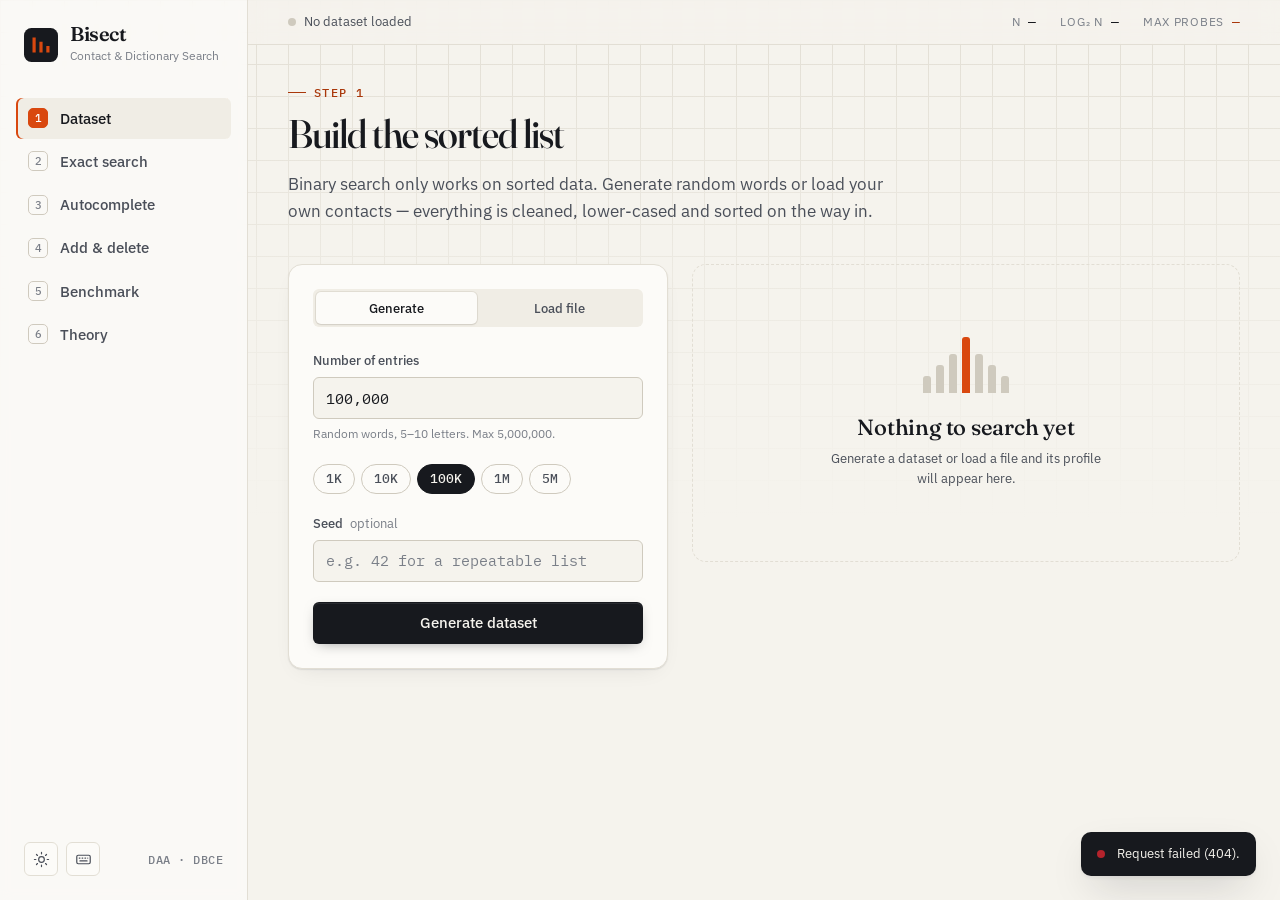
==== web/index.html @ 11803dad "web" ====
<!DOCTYPE html>
<html lang="en" data-theme="light">
<head>
  <meta charset="utf-8" />
  <meta name="viewport" content="width=device-width, initial-scale=1" />
  <title>Bisect — Smart Contact &amp; Dictionary Search</title>
  <meta name="description" content="Binary vs linear search, visualised. A DAA project." />
  <link rel="icon" href="data:image/svg+xml,%3Csvg xmlns='http://www.w3.org/2000/svg' viewBox='0 0 32 32'%3E%3Crect width='32' height='32' rx='7' fill='%2316181D'/%3E%3Cpath d='M8 23V9h3v14zM14.5 23V13h3v10zM21 23v-6h3v6z' fill='%23D9480F'/%3E%3C/svg%3E" />
  <link rel="preconnect" href="https://fonts.googleapis.com" />
  <link rel="preconnect" href="https://fonts.gstatic.com" crossorigin />
  <link href="https://fonts.googleapis.com/css2?family=Fraunces:opsz,wght@9..144,400;9..144,500;9..144,600&family=IBM+Plex+Mono:wght@400;500&family=IBM+Plex+Sans:wght@400;500;600&display=swap" rel="stylesheet" />
  <link rel="stylesheet" href="styles.css" />
</head>
<body>
  <a class="skip" href="#main">Skip to content</a>

  <div class="shell">
    <!-- ───────────── Sidebar ───────────── -->
    <aside class="rail" aria-label="Primary">
      <div class="brand">
        <svg class="brand-mark" viewBox="0 0 32 32" aria-hidden="true">
          <rect width="32" height="32" rx="7" />
          <path d="M8 23V9h3v14zM14.5 23V13h3v10zM21 23v-6h3v6z" />
        </svg>
        <div>
          <div class="brand-name">Bisect</div>
          <div class="brand-sub">Contact &amp; Dictionary Search</div>
        </div>
      </div>

      <nav class="nav" id="nav">
        <span class="nav-indicator" aria-hidden="true"></span>
        <a href="#/dataset"  data-view="dataset"  class="nav-link"><span class="nav-k">1</span>Dataset</a>
        <a href="#/search"   data-view="search"   class="nav-link"><span class="nav-k">2</span>Exact search</a>
        <a href="#/prefix"   data-view="prefix"   class="nav-link"><span class="nav-k">3</span>Autocomplete</a>
        <a href="#/edit"     data-view="edit"     class="nav-link"><span class="nav-k">4</span>Add &amp; delete</a>
        <a href="#/bench"    data-view="bench"    class="nav-link"><span class="nav-k">5</span>Benchmark</a>
        <a href="#/theory"   data-view="theory"   class="nav-link"><span class="nav-k">6</span>Theory</a>
      </nav>

      <div class="rail-foot">
        <button class="icon-btn" id="themeToggle" type="button" data-tip="Toggle theme (T)" aria-label="Toggle dark mode">
          <svg viewBox="0 0 24 24" class="i-sun" aria-hidden="true"><circle cx="12" cy="12" r="4"/><path d="M12 2v2M12 20v2M4.9 4.9l1.4 1.4M17.7 17.7l1.4 1.4M2 12h2M20 12h2M4.9 19.1l1.4-1.4M17.7 6.3l1.4-1.4"/></svg>
          <svg viewBox="0 0 24 24" class="i-moon" aria-hidden="true"><path d="M20 14.5A8 8 0 1 1 9.5 4a6.5 6.5 0 0 0 10.5 10.5z"/></svg>
        </button>
        <button class="icon-btn" id="helpBtn" type="button" data-tip="Keyboard shortcuts (?)" aria-label="Keyboard shortcuts">
          <svg viewBox="0 0 24 24" aria-hidden="true"><rect x="2.5" y="6" width="19" height="12" rx="2"/><path d="M6 10h1M10 10h1M14 10h1M18 10h0M7 14h10"/></svg>
        </button>
        <span class="rail-note">DAA · DBCE</span>
      </div>
    </aside>

    <!-- ───────────── Main ───────────── -->
    <div class="main-col">
      <header class="statusbar" id="statusbar" aria-live="polite">
        <div class="sb-item sb-source">
          <span class="dot" id="sbDot"></span>
          <span id="sbLabel">No dataset loaded</span>
        </div>
        <div class="sb-metrics">
          <div class="sb-item" data-tip="Number of entries in the sorted list"><span class="sb-k">n</span><span class="sb-v mono" id="sbN">—</span></div>
          <div class="sb-item" data-tip="log₂(n): the height of the binary-search decision tree"><span class="sb-k">log₂ n</span><span class="sb-v mono" id="sbLog">—</span></div>
          <div class="sb-item" data-tip="Worst-case comparisons for binary search: ⌊log₂ n⌋ + 1"><span class="sb-k">max probes</span><span class="sb-v mono accent-ink" id="sbMax">—</span></div>
        </div>
      </header>

      <main id="main" tabindex="-1">

        <!-- ═════════ DATASET ═════════ -->
        <section class="view" data-view="dataset" aria-labelledby="h-dataset">
          <header class="view-head">
            <p class="eyebrow">Step 1</p>
            <h1 id="h-dataset">Build the sorted list</h1>
            <p class="lede">Binary search only works on sorted data. Generate random words or load your own contacts — everything is cleaned, lower-cased and sorted on the way in.</p>
          </header>

          <div class="split">
            <div class="panel">
              <div class="seg" role="tablist" aria-label="Data source">
                <button role="tab" class="seg-btn is-on" aria-selected="true" data-src="gen" id="tab-gen" aria-controls="genForm">Generate</button>
                <button role="tab" class="seg-btn" aria-selected="false" data-src="file" id="tab-file" aria-controls="filePane">Load file</button>
              </div>

              <form id="genForm" class="src-pane" data-pane="gen" role="tabpanel" aria-labelledby="tab-gen" novalidate>
                <label class="field">
                  <span class="field-l">Number of entries</span>
                  <input id="genN" class="input mono" inputmode="numeric" autocomplete="off" value="100,000" aria-describedby="genHint" />
                  <span class="field-h" id="genHint">Random words, 5–10 letters. Max 5,000,000.</span>
                </label>
                <div class="chips" role="group" aria-label="Presets">
                  <button type="button" class="chip" data-n="1000">1K</button>
                  <button type="button" class="chip" data-n="10000">10K</button>
                  <button type="button" class="chip is-on" data-n="100000">100K</button>
                  <button type="button" class="chip" data-n="1000000">1M</button>
                  <button type="button" class="chip" data-n="5000000" data-tip="Takes ~10 s and ~500 MB RAM">5M</button>
                </div>
                <label class="field">
                  <span class="field-l">Seed <em>optional</em></span>
                  <input id="genSeed" class="input mono" inputmode="numeric" placeholder="e.g. 42 for a repeatable list" autocomplete="off" />
                </label>
                <button class="btn btn-primary" type="submit" id="genBtn">
                  <span class="btn-label">Generate dataset</span>
                  <span class="spinner" aria-hidden="true"></span>
                </button>
              </form>

              <div class="src-pane" id="filePane" data-pane="file" hidden role="tabpanel" aria-labelledby="tab-file">
                <label class="drop" id="drop" tabindex="0">
                  <input type="file" id="fileInput" accept=".txt,.csv,text/plain" hidden />
                  <svg viewBox="0 0 24 24" aria-hidden="true"><path d="M12 15V4M7.5 8.5 12 4l4.5 4.5M4 15v3.5A1.5 1.5 0 0 0 5.5 20h13a1.5 1.5 0 0 0 1.5-1.5V15"/></svg>
                  <span class="drop-t">Drop a .txt file or <u>browse</u></span>
                  <span class="drop-h">One name or word per line. Blank lines are dropped.</span>
                </label>
                <div class="file-status" id="fileStatus" hidden></div>
              </div>
            </div>

            <div class="panel panel-quiet" id="profile">
              <div class="empty" id="profileEmpty">
                <div class="empty-art" aria-hidden="true">
                  <span></span><span></span><span></span><span></span><span></span><span></span><span></span>
                </div>
                <h3>Nothing to search yet</h3>
                <p>Generate a dataset or load a file and its profile will appear here.</p>
              </div>

              <div id="profileBody" hidden>
                <div class="kv-grid">
                  <div class="kv"><span class="kv-k">Entries</span><span class="kv-v mono" id="pfN"></span></div>
                  <div class="kv"><span class="kv-k">Avg length</span><span class="kv-v mono" id="pfLen"></span></div>
                  <div class="kv"><span class="kv-k">First</span><span class="kv-v mono trunc" id="pfFirst"></span></div>
                  <div class="kv"><span class="kv-k">Last</span><span class="kv-v mono trunc" id="pfLast"></span></div>
                </div>

                <div class="subhead">
                  <h3>First-letter distribution</h3>
                  <span class="muted small">entries per initial letter</span>
                </div>
                <div class="letters" id="letters" role="img" aria-label="Distribution of first letters"></div>

                <div class="subhead">
                  <h3>Browse</h3>
                  <form id="browseForm" class="inline-form" role="search">
                    <input id="browseQ" class="input input-sm mono" placeholder="Jump to…" aria-label="Jump to word" autocomplete="off" />
                  </form>
                </div>
                <ol class="rows mono" id="browseRows" aria-live="polite"></ol>
                <div class="pager">
                  <button class="btn btn-ghost btn-sm" id="pgPrev" type="button" aria-label="Previous page">← Prev</button>
                  <span class="muted small mono" id="pgInfo"></span>
                  <button class="btn btn-ghost btn-sm" id="pgNext" type="button" aria-label="Next page">Next →</button>
                </div>
              </div>
            </div>
          </div>
        </section>

        <!-- ═════════ SEARCH ═════════ -->
        <section class="view" data-view="search" aria-labelledby="h-search" hidden>
          <header class="view-head">
            <p class="eyebrow">Step 2</p>
            <h1 id="h-search">Exact search, head to head</h1>
            <p class="lede">Each query runs through iterative and recursive binary search, exponential search, jump search and a linear scan — on the same list, counting every comparison.</p>
          </header>

          <form id="searchForm" class="bigsearch" role="search" novalidate>
            <svg viewBox="0 0 24 24" aria-hidden="true"><circle cx="11" cy="11" r="6.5"/><path d="m20 20-4.2-4.2"/></svg>
            <input id="searchQ" class="bigsearch-input" placeholder="Search a word or name…" autocomplete="off" spellcheck="false" aria-label="Word or name to search" />
            <button type="button" class="btn btn-ghost btn-sm" id="randomKey" data-tip="Pick a word that exists in the list">Random hit</button>
            <button type="submit" class="btn btn-primary" id="searchBtn"><span class="btn-label">Search</span><span class="spinner" aria-hidden="true"></span></button>
          </form>
          <p class="needs-data" data-needs-data hidden>No dataset yet — <a href="#/dataset">generate one first</a>.</p>

          <div id="searchOut" class="results" aria-live="polite"></div>
        </section>

        <!-- ═════════ PREFIX ═════════ -->
        <section class="view" data-view="prefix" aria-labelledby="h-prefix" hidden>
          <header class="view-head">
            <p class="eyebrow">Step 3</p>
            <h1 id="h-prefix">Autocomplete in O(log n + k)</h1>
            <p class="lede">Lower-bound finds where the prefix would start, then we walk forward while words still match. Results update as you type.</p>
          </header>

          <div class="ac-wrap">
            <div class="bigsearch">
              <svg viewBox="0 0 24 24" aria-hidden="true"><path d="M4 7h16M4 12h10M4 17h6"/></svg>
              <input id="prefixQ" class="bigsearch-input" placeholder="Start typing a prefix…" autocomplete="off" spellcheck="false"
                     role="combobox" aria-expanded="false" aria-controls="acList" aria-autocomplete="list" aria-label="Prefix" />
              <kbd class="kbd-hint">↑↓ ↵</kbd>
            </div>
            <p class="needs-data" data-needs-data hidden>No dataset yet — <a href="#/dataset">generate one first</a>.</p>

            <div class="ac-grid">
              <div class="panel ac-panel">
                <div class="ac-head">
                  <span id="acCount" class="muted small">Type at least one letter.</span>
                </div>
                <ul class="ac-list mono" id="acList" role="listbox" aria-label="Matches"></ul>
              </div>
              <div class="panel panel-quiet ac-side">
                <h3 class="side-h">Cost of this lookup</h3>
                <div class="cost">
                  <div class="cost-row"><span>Lower-bound probes</span><b class="mono" id="acLb">—</b></div>
                  <div class="cost-bar"><span id="acLbBar" class="fill-binary"></span><span id="acWalkBar" class="fill-walk"></span></div>
                  <div class="cost-row"><span>Forward walk (k)</span><b class="mono" id="acWalk">—</b></div>
                  <div class="cost-row cost-total"><span>Total comparisons</span><b class="mono" id="acTotal">—</b></div>
                  <div class="cost-row"><span>Starts at index</span><b class="mono" id="acStart">—</b></div>
                  <div class="cost-row"><span>Wall time</span><b class="mono" id="acMs">—</b></div>
                </div>
                <p class="muted small">A linear prefix scan would touch all <b class="mono" id="acN">n</b> entries every time.</p>
              </div>
            </div>
          </div>
        </section>

        <!-- ═════════ EDIT ═════════ -->
        <section class="view" data-view="edit" aria-labelledby="h-edit" hidden>
          <header class="view-head">
            <p class="eyebrow">Step 4</p>
            <h1 id="h-edit">Add &amp; delete, without breaking order</h1>
            <p class="lede">Inserts use <code>bisect.insort</code> to land in the right slot; deletes find their target with binary search first.</p>
          </header>

          <div class="split split-even">
            <form class="panel" id="addForm" novalidate>
              <h3 class="side-h">Add an entry</h3>
              <label class="field">
                <span class="field-l">Word or name</span>
                <input id="addQ" class="input mono" autocomplete="off" placeholder="e.g. karen" />
              </label>
              <button class="btn btn-primary" type="submit" id="addBtn"><span class="btn-label">Insert in order</span><span class="spinner" aria-hidden="true"></span></button>
            </form>

            <form class="panel" id="delForm" novalidate>
              <h3 class="side-h">Delete an entry</h3>
              <label class="field">
                <span class="field-l">Word or name</span>
                <input id="delQ" class="input mono" autocomplete="off" placeholder="exact match" />
              </label>
              <button class="btn btn-danger" type="submit" id="delBtn" data-needs-data-btn><span class="btn-label">Find &amp; delete</span><span class="spinner" aria-hidden="true"></span></button>
            </form>
          </div>

          <div class="panel panel-quiet" id="editOut">
            <div class="empty empty-sm">
              <h3>No changes yet</h3>
              <p>Insert or delete an entry to see exactly where it lands in the list.</p>
            </div>
          </div>

          <div class="log-wrap">
            <h3 class="side-h">Session log</h3>
            <ol class="log mono" id="editLog"><li class="muted">—</li></ol>
          </div>
        </section>

        <!-- ═════════ BENCHMARK ═════════ -->
        <section class="view" data-view="bench" aria-labelledby="h-bench" hidden>
          <header class="view-head">
            <p class="eyebrow">Step 5</p>
            <h1 id="h-bench">Watch the curves diverge</h1>
            <p class="lede">For each size we generate a fresh list (seed 42) and search its <em>last</em> element — linear search's worst case. Sizes run one at a time so you can watch the chart fill in.</p>
          </header>

          <div class="toolbar">
            <div class="chips" role="group" aria-label="Benchmark sizes" id="benchSizes">
              <button type="button" class="chip is-on" data-n="1000"    aria-pressed="true">1K</button>
              <button type="button" class="chip is-on" data-n="10000"   aria-pressed="true">10K</button>
              <button type="button" class="chip is-on" data-n="100000"  aria-pressed="true">100K</button>
              <button type="button" class="chip is-on" data-n="1000000" aria-pressed="true">1M</button>
              <button type="button" class="chip" data-n="2000000"  aria-pressed="false">2M</button>
              <button type="button" class="chip" data-n="5000000"  aria-pressed="false" data-tip="Slow: ~15 s">5M</button>
            </div>
            <div class="seg seg-sm" role="tablist" aria-label="Metric" id="metricSeg">
              <button role="tab" class="seg-btn is-on" aria-selected="true" data-metric="steps">Comparisons</button>
              <button role="tab" class="seg-btn" aria-selected="false" data-metric="time">Time (ms)</button>
            </div>
            <button class="btn btn-primary" id="benchBtn" type="button"><span class="btn-label">Run benchmark</span><span class="spinner" aria-hidden="true"></span></button>
          </div>

          <div class="progress" id="benchProgress" hidden><span></span></div>

          <div class="panel chart-panel">
            <div class="legend" id="legend">
              <span class="lg"><i class="sw sw-binary"></i>Binary · O(log n)</span>
              <span class="lg"><i class="sw sw-exp"></i>Exponential · O(log n)</span>
              <span class="lg"><i class="sw sw-jump"></i>Jump · O(√n)</span>
              <span class="lg"><i class="sw sw-linear"></i>Linear · O(n)</span>
              <span class="muted small lg-note">log–log scale</span>
            </div>
            <div class="chart" id="chart" role="img" aria-label="Benchmark chart">
              <div class="empty empty-sm" id="chartEmpty">
                <h3>No runs yet</h3>
                <p>Pick sizes and press <b>Run benchmark</b>.</p>
              </div>
            </div>
          </div>

          <div class="table-wrap">
            <table class="table mono" id="benchTable">
              <thead>
                <tr><th>n</th><th>Linear steps</th><th>Jump steps</th><th>Exp steps</th><th>Binary steps</th><th>log₂ n</th><th>Linear ms</th><th>Jump ms</th><th>Binary ms</th><th>Linear ÷ binary</th></tr>
              </thead>
              <tbody><tr class="t-empty"><td colspan="10">Results will appear here.</td></tr></tbody>
            </table>
          </div>
        </section>

        <!-- ═════════ THEORY ═════════ -->
        <section class="view" data-view="theory" aria-labelledby="h-theory" hidden>
          <header class="view-head">
            <p class="eyebrow">Step 6</p>
            <h1 id="h-theory">Why it's Θ(log n)</h1>
            <p class="lede">Each probe discards half of what's left. The Master Method turns that intuition into a proof.</p>
          </header>

          <div class="theory">
            <article class="proof">
              <ol class="proof-steps">
                <li>
                  <span class="ps-n">01</span>
                  <div>
                    <h3>Write the recurrence</h3>
                    <p>One comparison, then recurse on half the array.</p>
                    <div class="formula">T(n) = <b>1</b>·T(n / <b>2</b>) + Θ(1)</div>
                  </div>
                </li>
                <li>
                  <span class="ps-n">02</span>
                  <div>
                    <h3>Read off a, b, f(n)</h3>
                    <div class="abf">
                      <div><span class="muted">a</span><b>1</b><small>subproblem</small></div>
                      <div><span class="muted">b</span><b>2</b><small>size shrinks by</small></div>
                      <div><span class="muted">f(n)</span><b>Θ(1)</b><small>work per call</small></div>
                    </div>
                  </div>
                </li>
                <li>
                  <span class="ps-n">03</span>
                  <div>
                    <h3>Compare f(n) with n<sup>log<sub>b</sub> a</sup></h3>
                    <div class="formula">n<sup>log₂ 1</sup> = n<sup>0</sup> = 1 &nbsp;⇒&nbsp; f(n) = Θ(n<sup>log<sub>b</sub>a</sup>)</div>
                  </div>
                </li>
                <li>
                  <span class="ps-n">04</span>
                  <div>
                    <h3>Case 2 applies</h3>
                    <div class="formula formula-final">T(n) = Θ(n<sup>log<sub>b</sub>a</sup> · log n) = <b>Θ(log n)</b></div>
                  </div>
                </li>
              </ol>
            </article>

            <aside class="panel halving">
              <h3 class="side-h">Halve it yourself</h3>
              <label class="field">
                <span class="field-l">n = <b class="mono" id="hvN">1,000,000</b></span>
                <input type="range" id="hvRange" min="1" max="9" step="0.01" value="6" aria-label="n (log scale)" />
              </label>
              <ol class="halves mono" id="halves"></ol>
              <p class="halving-sum">At most <b class="mono accent-ink" id="hvSteps"></b> probes to search <b class="mono" id="hvN2"></b> entries.</p>
            </aside>
          </div>

          <div class="table-wrap">
            <table class="table">
              <thead><tr><th>Algorithm</th><th>Best</th><th>Average</th><th>Worst</th><th>Space</th></tr></thead>
              <tbody>
                <tr><td><span class="sw sw-binary"></span> Binary (iterative)</td><td class="mono">O(1)</td><td class="mono">O(log n)</td><td class="mono">O(log n)</td><td class="mono">O(1)</td></tr>
                <tr><td><span class="sw sw-binary"></span> Binary (recursive)</td><td class="mono">O(1)</td><td class="mono">O(log n)</td><td class="mono">O(log n)</td><td class="mono">O(log n) stack</td></tr>
                <tr><td><span class="sw sw-exp"></span> Exponential</td><td class="mono">O(1)</td><td class="mono">O(log i)</td><td class="mono">O(log n)</td><td class="mono">O(1)</td></tr>
                <tr><td><span class="sw sw-jump"></span> Jump (block √n)</td><td class="mono">O(1)</td><td class="mono">O(√n)</td><td class="mono">O(√n)</td><td class="mono">O(1)</td></tr>
                <tr><td><span class="sw sw-linear"></span> Linear</td><td class="mono">O(1)</td><td class="mono">O(n)</td><td class="mono">O(n)</td><td class="mono">O(1)</td></tr>
                <tr><td><span class="sw sw-walk"></span> Prefix (lower-bound + walk)</td><td class="mono" colspan="3">O(log n + k), k = matches</td><td class="mono">O(1)</td></tr>
              </tbody>
            </table>
          </div>
        </section>
      </main>
    </div>
  </div>

  <!-- Mobile tab bar -->
  <nav class="tabbar" aria-label="Primary (mobile)">
    <a href="#/dataset" data-view="dataset">Data</a>
    <a href="#/search" data-view="search">Search</a>
    <a href="#/prefix" data-view="prefix">Prefix</a>
    <a href="#/edit" data-view="edit">Edit</a>
    <a href="#/bench" data-view="bench">Bench</a>
    <a href="#/theory" data-view="theory">Theory</a>
  </nav>

  <div class="toasts" id="toasts" role="status" aria-live="polite"></div>
  <div class="tip" id="tip" role="tooltip" hidden></div>

  <dialog class="dialog" id="helpDialog" aria-labelledby="helpTitle">
    <h2 id="helpTitle">Keyboard shortcuts</h2>
    <dl class="shortcuts">
      <dt><kbd>1</kbd>–<kbd>6</kbd></dt><dd>Switch screen</dd>
      <dt><kbd>/</kbd></dt><dd>Focus the search box</dd>
      <dt><kbd>R</kbd></dt><dd>Search a random existing word</dd>
      <dt><kbd>T</kbd></dt><dd>Toggle light / dark</dd>
      <dt><kbd>↑</kbd> <kbd>↓</kbd> <kbd>↵</kbd></dt><dd>Pick an autocomplete match</dd>
      <dt><kbd>Esc</kbd></dt><dd>Close / leave a field</dd>
    </dl>
    <form method="dialog"><button class="btn btn-primary btn-sm">Got it</button></form>
  </dialog>

  <script src="app.js" defer></script>
</body>
</html>
---- web/styles.css ----
/* ==========================================================================
   Bisect — design tokens
   "Lab instrument": warm paper, deep ink, one signal colour.
   Binary = vermilion (the fast path). Linear = steel blue.
   Both validated for colour-vision deficiency in light and dark.
   ========================================================================== */
:root {
  /* type */
  --f-display: "Fraunces", "Iowan Old Style", "Palatino Linotype", Georgia, serif;
  --f-body: "IBM Plex Sans", "Segoe UI", system-ui, -apple-system, sans-serif;
  --f-mono: "IBM Plex Mono", ui-monospace, "Cascadia Mono", Consolas, monospace;

  /* type scale (1.25) */
  --t-xs: 0.75rem; --t-sm: 0.8125rem; --t-base: 0.9375rem; --t-md: 1.0625rem;
  --t-lg: 1.375rem; --t-xl: 1.875rem; --t-2xl: 2.5rem;

  /* spacing (4px base) */
  --s1: 4px; --s2: 8px; --s3: 12px; --s4: 16px; --s5: 20px; --s6: 24px;
  --s8: 32px; --s10: 40px; --s12: 48px; --s16: 64px;

  --r-sm: 6px; --r: 10px; --r-lg: 14px;
  --rail-w: 248px;
  --ease: cubic-bezier(.2, .7, .2, 1);
  --ease-out: cubic-bezier(.16, 1, .3, 1);
  --dur: 180ms;

  /* light palette */
  --paper: #F5F3ED;
  --surface: #FCFBF8;
  --surface-2: #F0EDE5;
  --ink: #17191E;
  --ink-2: #4A4F59;
  --ink-3: #7A7F88;
  --rule: #E2DED4;
  --rule-strong: #CFCAbe;
  --binary: #D9480F;
  --binary-soft: #FBE6DC;
  --binary-ink: #A9370A;
  --linear: #2F6FA3;
  --linear-soft: #E1ECF5;
  --walk: #B98A2C;
  --jump: #2E8B6E;
  --exp: #8A5BB5;
  --ok: #2F7D4F; --ok-soft: #E2F1E7;
  --bad: #B4232C; --bad-soft: #F8E1E2;
  --focus: #D9480F;
  --shadow: 0 1px 0 rgba(23,25,30,.04), 0 1px 2px rgba(23,25,30,.05), 0 8px 24px -12px rgba(23,25,30,.12);
  --shadow-pop: 0 2px 4px rgba(23,25,30,.06), 0 16px 40px -12px rgba(23,25,30,.25);
  color-scheme: light;
}

[data-theme="dark"] {
  --paper: #0F1114;
  --surface: #15171B;
  --surface-2: #1B1E23;
  --ink: #ECEAE4;
  --ink-2: #A9ADB4;
  --ink-3: #737881;
  --rule: #262A31;
  --rule-strong: #343942;
  --binary: #E85A22;
  --binary-soft: #3A1E12;
  --binary-ink: #FF8A5C;
  --linear: #4A90D0;
  --linear-soft: #142638;
  --walk: #CFA040;
  --jump: #4CB592;
  --exp: #A982D6;
  --ok: #4CB27A; --ok-soft: #13291D;
  --bad: #E5545C; --bad-soft: #351417;
  --focus: #FF8A5C;
  --shadow: 0 1px 0 rgba(0,0,0,.3), 0 10px 30px -14px rgba(0,0,0,.6);
  --shadow-pop: 0 20px 50px -12px rgba(0,0,0,.7);
  color-scheme: dark;
}

/* ==========================================================================
   Base
   ========================================================================== */
*, *::before, *::after { box-sizing: border-box; }
html { -webkit-text-size-adjust: 100%; }
body {
  margin: 0;
  font: 400 var(--t-base)/1.55 var(--f-body);
  color: var(--ink);
  background: var(--paper);
  /* faint engineering grid, fades out toward the bottom */
  background-image:
    linear-gradient(to bottom, transparent, var(--paper) 520px),
    linear-gradient(var(--rule) 1px, transparent 1px),
    linear-gradient(90deg, var(--rule) 1px, transparent 1px);
  background-size: 100% 100%, 32px 32px, 32px 32px;
  background-attachment: fixed;
  -webkit-font-smoothing: antialiased;
  text-rendering: optimizeLegibility;
  transition: background-color .3s var(--ease), color .3s var(--ease);
}
h1, h2, h3 { margin: 0; font-weight: 500; letter-spacing: -0.01em; }
p { margin: 0; }
a { color: inherit; }
code { font-family: var(--f-mono); font-size: .9em; background: var(--surface-2); padding: 1px 6px; border-radius: 4px; }
kbd {
  font: 500 var(--t-xs) var(--f-mono);
  padding: 2px 6px; border-radius: 5px;
  border: 1px solid var(--rule-strong); border-bottom-width: 2px;
  background: var(--surface); color: var(--ink-2);
}
.mono { font-family: var(--f-mono); font-feature-settings: "zero" 1; }
.muted { color: var(--ink-3); }
.small { font-size: var(--t-sm); }
.accent-ink { color: var(--binary-ink); }
.trunc { overflow: hidden; text-overflow: ellipsis; white-space: nowrap; }
[hidden] { display: none !important; }
::selection { background: var(--binary-soft); color: var(--ink); }

:focus-visible { outline: 2px solid var(--focus); outline-offset: 2px; border-radius: 4px; }
.skip { position: absolute; left: -999px; top: 8px; z-index: 100; background: var(--ink); color: var(--paper); padding: 8px 12px; border-radius: 6px; }
.skip:focus { left: 8px; }

/* ==========================================================================
   Shell
   ========================================================================== */
.shell { display: grid; grid-template-columns: var(--rail-w) 1fr; min-height: 100vh; }

.rail {
  position: sticky; top: 0; height: 100vh;
  display: flex; flex-direction: column; gap: var(--s8);
  padding: var(--s6) var(--s4);
  border-right: 1px solid var(--rule);
  background: color-mix(in srgb, var(--surface) 82%, transparent);
  backdrop-filter: blur(6px);
}
.brand { display: flex; align-items: center; gap: var(--s3); padding: 0 var(--s2); }
.brand-mark { width: 34px; height: 34px; flex: none; }
.brand-mark rect { fill: var(--ink); transition: fill .3s; }
.brand-mark path { fill: var(--binary); }
.brand-name { font: 600 1.25rem/1 var(--f-display); letter-spacing: -0.02em; }
.brand-sub { font-size: var(--t-xs); color: var(--ink-3); margin-top: 3px; }

.nav { position: relative; display: flex; flex-direction: column; gap: 2px; }
.nav-link {
  position: relative; z-index: 1;
  display: flex; align-items: center; gap: var(--s3);
  padding: 9px var(--s3); border-radius: var(--r-sm);
  text-decoration: none; color: var(--ink-2); font-weight: 500;
  transition: color var(--dur) var(--ease);
}
.nav-link:hover { color: var(--ink); }
.nav-link.is-active { color: var(--ink); }
.nav-k {
  width: 20px; height: 20px; display: grid; place-items: center;
  font: 500 11px var(--f-mono); color: var(--ink-3);
  border: 1px solid var(--rule-strong); border-radius: 5px;
  transition: all var(--dur) var(--ease);
}
.nav-link.is-active .nav-k { background: var(--binary); border-color: var(--binary); color: #fff; }
.nav-indicator {
  position: absolute; left: 0; right: 0; top: 0; height: 40px; z-index: 0;
  background: var(--surface-2); border-radius: var(--r-sm);
  box-shadow: inset 2px 0 0 var(--binary);
  transition: transform .35s var(--ease-out), height .35s var(--ease-out);
}
.rail-foot { margin-top: auto; display: flex; align-items: center; gap: var(--s2); padding: 0 var(--s2); }
.rail-note { margin-left: auto; font: 500 var(--t-xs) var(--f-mono); color: var(--ink-3); letter-spacing: .04em; }

.icon-btn {
  width: 34px; height: 34px; display: grid; place-items: center;
  border: 1px solid var(--rule); border-radius: var(--r-sm);
  background: var(--surface); color: var(--ink-2); cursor: pointer;
  transition: all var(--dur) var(--ease);
}
.icon-btn:hover { color: var(--ink); border-color: var(--rule-strong); transform: translateY(-1px); }
.icon-btn svg { width: 17px; height: 17px; fill: none; stroke: currentColor; stroke-width: 1.7; stroke-linecap: round; stroke-linejoin: round; }
.i-moon { display: none; }
[data-theme="dark"] .i-sun { display: none; }
[data-theme="dark"] .i-moon { display: block; }

.main-col { min-width: 0; display: flex; flex-direction: column; }

.statusbar {
  position: sticky; top: 0; z-index: 10;
  display: flex; align-items: center; justify-content: space-between; gap: var(--s4);
  padding: var(--s3) var(--s10);
  border-bottom: 1px solid var(--rule);
  background: color-mix(in srgb, var(--paper) 86%, transparent);
  backdrop-filter: blur(8px);
  font-size: var(--t-sm);
}
.sb-item { display: flex; align-items: center; gap: var(--s2); white-space: nowrap; }
.sb-source { color: var(--ink-2); min-width: 0; overflow: hidden; }
.sb-source span:last-child { overflow: hidden; text-overflow: ellipsis; }
.sb-metrics { display: flex; gap: var(--s6); }
.sb-k { color: var(--ink-3); font-size: var(--t-xs); text-transform: uppercase; letter-spacing: .06em; }
.sb-v { font-weight: 500; transition: color .3s; }
.sb-v.flash { animation: flash .8s var(--ease); }
@keyframes flash { 0% { color: var(--binary); } 100% { color: inherit; } }
.dot { width: 8px; height: 8px; border-radius: 50%; background: var(--rule-strong); flex: none; transition: background .3s; }
.dot.is-live { background: var(--ok); box-shadow: 0 0 0 3px color-mix(in srgb, var(--ok) 20%, transparent); }

main { padding: var(--s10) var(--s10) var(--s16); max-width: 1180px; width: 100%; outline: none; }

/* ==========================================================================
   Views + transitions
   ========================================================================== */
.view { animation: view-in .42s var(--ease-out) both; }
@keyframes view-in { from { opacity: 0; transform: translateY(10px); } to { opacity: 1; transform: none; } }

.view-head { max-width: 680px; margin-bottom: var(--s10); }
.eyebrow {
  font: 500 var(--t-xs) var(--f-mono); text-transform: uppercase; letter-spacing: .12em;
  color: var(--binary-ink); margin-bottom: var(--s3);
  display: flex; align-items: center; gap: var(--s2);
}
.eyebrow::before { content: ""; width: 18px; height: 1px; background: currentColor; }
.view-head h1 {
  font: 500 var(--t-2xl)/1.08 var(--f-display);
  letter-spacing: -0.025em; font-variation-settings: "opsz" 144;
}
.lede { margin-top: var(--s4); font-size: var(--t-md); color: var(--ink-2); max-width: 60ch; }

/* ==========================================================================
   Panels & layout
   ========================================================================== */
.panel {
  background: var(--surface);
  border: 1px solid var(--rule);
  border-radius: var(--r-lg);
  padding: var(--s6);
  box-shadow: var(--shadow);
}
.panel-quiet { background: transparent; box-shadow: none; border-style: dashed; }
.panel-quiet.is-filled { background: var(--surface); border-style: solid; box-shadow: var(--shadow); }
.split { display: grid; grid-template-columns: minmax(300px, 380px) 1fr; gap: var(--s6); align-items: start; }
.split-even { grid-template-columns: 1fr 1fr; margin-bottom: var(--s6); }
.side-h { font: 500 var(--t-md) var(--f-display); margin-bottom: var(--s4); }
.subhead { display: flex; align-items: baseline; justify-content: space-between; gap: var(--s4); margin: var(--s8) 0 var(--s3); }
.subhead h3 { font: 600 var(--t-sm) var(--f-body); text-transform: uppercase; letter-spacing: .07em; color: var(--ink-2); }

/* ==========================================================================
   Controls
   ========================================================================== */
.field { display: flex; flex-direction: column; gap: 6px; margin-bottom: var(--s5); }
.field-l { font-size: var(--t-sm); font-weight: 500; color: var(--ink-2); }
.field-l em { font-style: normal; color: var(--ink-3); font-weight: 400; margin-left: 4px; }
.field-h { font-size: var(--t-xs); color: var(--ink-3); }
.input {
  height: 42px; padding: 0 var(--s3);
  font-size: var(--t-base); color: var(--ink);
  background: var(--paper); border: 1px solid var(--rule-strong); border-radius: var(--r-sm);
  transition: border-color var(--dur), box-shadow var(--dur), background var(--dur);
}
.input::placeholder { color: var(--ink-3); }
.input:hover { border-color: var(--ink-3); }
.input:focus { outline: none; border-color: var(--binary); box-shadow: 0 0 0 3px color-mix(in srgb, var(--binary) 18%, transparent); background: var(--surface); }
.input.is-invalid { border-color: var(--bad); box-shadow: 0 0 0 3px color-mix(in srgb, var(--bad) 15%, transparent); animation: shake .3s; }
.input-sm { height: 32px; font-size: var(--t-sm); width: 180px; }
@keyframes shake { 25% { transform: translateX(-3px); } 75% { transform: translateX(3px); } }

.btn {
  position: relative; display: inline-flex; align-items: center; justify-content: center; gap: var(--s2);
  height: 42px; padding: 0 var(--s5);
  font: 500 var(--t-base) var(--f-body);
  border-radius: var(--r-sm); border: 1px solid transparent; cursor: pointer;
  transition: transform var(--dur) var(--ease), background var(--dur), box-shadow var(--dur), opacity var(--dur), color var(--dur);
  white-space: nowrap; user-select: none;
}
.btn:active:not(:disabled) { transform: translateY(1px) scale(.985); }
.btn-primary { background: var(--ink); color: var(--paper); box-shadow: 0 1px 0 rgba(255,255,255,.08) inset, 0 4px 14px -6px rgba(23,25,30,.5); }
.btn-primary:hover:not(:disabled) { background: color-mix(in srgb, var(--ink) 88%, var(--binary)); transform: translateY(-1px); }
.btn-danger { background: var(--surface); color: var(--bad); border-color: color-mix(in srgb, var(--bad) 40%, transparent); }
.btn-danger:hover:not(:disabled) { background: var(--bad-soft); }
.btn-ghost { background: transparent; color: var(--ink-2); border-color: var(--rule-strong); }
.btn-ghost:hover:not(:disabled) { color: var(--ink); background: var(--surface-2); }
.btn-sm { height: 32px; padding: 0 var(--s3); font-size: var(--t-sm); }
.btn:disabled { opacity: .45; cursor: not-allowed; }
.btn .spinner { display: none; }
.btn.is-busy { pointer-events: none; }
.btn.is-busy .btn-label { opacity: .55; }
.btn.is-busy .spinner { display: block; }
.spinner { width: 14px; height: 14px; border-radius: 50%; border: 2px solid currentColor; border-right-color: transparent; animation: spin .7s linear infinite; }
@keyframes spin { to { transform: rotate(360deg); } }
#genForm .btn, #addForm .btn, #delForm .btn { width: 100%; }

.chips { display: flex; flex-wrap: wrap; gap: 6px; margin-bottom: var(--s5); }
.chip {
  height: 30px; padding: 0 var(--s3);
  font: 500 var(--t-sm) var(--f-mono);
  color: var(--ink-2); background: transparent;
  border: 1px solid var(--rule-strong); border-radius: 999px; cursor: pointer;
  transition: all var(--dur) var(--ease);
}
.chip:hover { color: var(--ink); border-color: var(--ink-3); }
.chip.is-on { background: var(--ink); color: var(--paper); border-color: var(--ink); }

.seg { display: inline-flex; padding: 3px; gap: 2px; background: var(--surface-2); border-radius: var(--r-sm); margin-bottom: var(--s6); }
.seg-btn {
  flex: 1; height: 32px; padding: 0 var(--s4); border: 0; border-radius: 5px;
  font: 500 var(--t-sm) var(--f-body); color: var(--ink-2); background: transparent; cursor: pointer;
  transition: all var(--dur) var(--ease);
}
.seg-btn:hover { color: var(--ink); }
.seg-btn.is-on { background: var(--surface); color: var(--ink); box-shadow: 0 1px 2px rgba(0,0,0,.08), 0 0 0 1px var(--rule); }
#genForm, .src-pane { animation: view-in .3s var(--ease-out); }
.panel > .seg { display: flex; }

/* drop zone */
.drop {
  display: flex; flex-direction: column; align-items: center; gap: var(--s2); text-align: center;
  padding: var(--s10) var(--s6); border: 1.5px dashed var(--rule-strong); border-radius: var(--r);
  cursor: pointer; transition: all var(--dur) var(--ease); background: var(--paper);
}
.drop svg { width: 28px; height: 28px; fill: none; stroke: var(--ink-3); stroke-width: 1.6; stroke-linecap: round; stroke-linejoin: round; transition: transform .3s var(--ease-out), stroke .2s; }
.drop:hover, .drop.is-over { border-color: var(--binary); background: var(--binary-soft); }
.drop:hover svg, .drop.is-over svg { stroke: var(--binary); transform: translateY(-3px); }
.drop-t { font-weight: 500; }
.drop-h { font-size: var(--t-xs); color: var(--ink-3); }
.file-status { margin-top: var(--s4); font-size: var(--t-sm); padding: var(--s3) var(--s4); border-radius: var(--r-sm); display: flex; gap: var(--s2); align-items: center; }
.file-status.ok { background: var(--ok-soft); color: var(--ok); }
.file-status.err { background: var(--bad-soft); color: var(--bad); }
.file-status.busy { background: var(--surface-2); color: var(--ink-2); }

/* ==========================================================================
   Empty states
   ========================================================================== */
.empty { text-align: center; padding: var(--s12) var(--s6); color: var(--ink-2); }
.empty h3 { font: 500 var(--t-lg) var(--f-display); color: var(--ink); margin-bottom: var(--s2); }
.empty p { font-size: var(--t-sm); max-width: 36ch; margin: 0 auto; }
.empty-sm { padding: var(--s8) var(--s4); }
.empty-sm h3 { font-size: var(--t-md); }
.empty-art { display: flex; align-items: flex-end; justify-content: center; gap: 5px; height: 56px; margin-bottom: var(--s5); }
.empty-art span { width: 8px; border-radius: 3px 3px 0 0; background: var(--rule-strong); animation: breathe 2.4s var(--ease) infinite; }
.empty-art span:nth-child(1) { height: 30%; } .empty-art span:nth-child(2) { height: 50%; animation-delay: .1s; }
.empty-art span:nth-child(3) { height: 70%; animation-delay: .2s; } .empty-art span:nth-child(4) { height: 100%; background: var(--binary); animation-delay: .3s; }
.empty-art span:nth-child(5) { height: 70%; animation-delay: .4s; } .empty-art span:nth-child(6) { height: 50%; animation-delay: .5s; }
.empty-art span:nth-child(7) { height: 30%; animation-delay: .6s; }
@keyframes breathe { 50% { transform: scaleY(.7); } }
.empty-art span { transform-origin: bottom; }

.needs-data { margin-top: var(--s3); font-size: var(--t-sm); color: var(--ink-3); }
.needs-data a { color: var(--binary-ink); font-weight: 500; }

/* ==========================================================================
   Dataset profile
   ========================================================================== */
.kv-grid { display: grid; grid-template-columns: repeat(4, minmax(0, 1fr)); border-top: 1px solid var(--rule); border-bottom: 1px solid var(--rule); }
.kv { padding: var(--s4) var(--s4) var(--s4) 0; min-width: 0; }
.kv + .kv { padding-left: var(--s4); border-left: 1px solid var(--rule); }
.kv-k { display: block; font-size: var(--t-xs); color: var(--ink-3); text-transform: uppercase; letter-spacing: .06em; margin-bottom: 4px; }
.kv-v { font-size: var(--t-lg); font-weight: 500; display: block; }

.letters { display: grid; grid-template-columns: repeat(26, 1fr); gap: 2px; align-items: end; height: 120px; }
.letter { position: relative; display: flex; flex-direction: column; justify-content: flex-end; height: 100%; cursor: pointer; }
.letter-bar { background: var(--linear); border-radius: 3px 3px 0 0; min-height: 2px; transform-origin: bottom; animation: grow .6s var(--ease-out) both; transition: background var(--dur); }
.letter:hover .letter-bar, .letter:focus-visible .letter-bar { background: var(--binary); }
.letter-l { font: 500 10px var(--f-mono); color: var(--ink-3); text-align: center; margin-top: 4px; text-transform: uppercase; }
@keyframes grow { from { transform: scaleY(0); } }

.inline-form { margin: 0; }
.rows { list-style: none; margin: 0; padding: 0; border-top: 1px solid var(--rule); font-size: var(--t-sm); max-height: 360px; overflow: auto; }
.rows li { display: grid; grid-template-columns: 90px 1fr; gap: var(--s4); padding: 7px var(--s2); border-bottom: 1px solid var(--rule); }
.rows li:hover { background: var(--surface-2); }
.rows .ri { color: var(--ink-3); text-align: right; }
.rows li.is-hit { background: var(--binary-soft); }
.rows li.is-hit .ri { color: var(--binary-ink); }
.pager { display: flex; align-items: center; justify-content: space-between; margin-top: var(--s3); }

/* ==========================================================================
   Big search
   ========================================================================== */
.bigsearch {
  display: flex; align-items: center; gap: var(--s3);
  padding: 8px 8px 8px var(--s5);
  background: var(--surface); border: 1px solid var(--rule-strong); border-radius: var(--r-lg);
  box-shadow: var(--shadow);
  transition: border-color var(--dur), box-shadow var(--dur);
}
.bigsearch:focus-within { border-color: var(--binary); box-shadow: var(--shadow), 0 0 0 4px color-mix(in srgb, var(--binary) 14%, transparent); }
.bigsearch > svg { width: 20px; height: 20px; flex: none; fill: none; stroke: var(--ink-3); stroke-width: 1.8; stroke-linecap: round; }
.bigsearch-input { flex: 1; min-width: 0; height: 44px; border: 0; background: transparent; font: 400 var(--t-lg) var(--f-mono); color: var(--ink); }
.bigsearch-input:focus { outline: none; }
.bigsearch-input::placeholder { color: var(--ink-3); font-family: var(--f-body); font-size: var(--t-md); }
.kbd-hint { margin-right: var(--s2); }

.results { margin-top: var(--s8); }

/* verdict line */
.verdict { display: flex; align-items: baseline; flex-wrap: wrap; gap: var(--s3) var(--s4); padding-bottom: var(--s5); border-bottom: 1px solid var(--rule); margin-bottom: var(--s6); }
.badge { font: 600 var(--t-xs) var(--f-mono); letter-spacing: .08em; text-transform: uppercase; padding: 4px 9px; border-radius: 5px; }
.badge-ok { background: var(--ok-soft); color: var(--ok); }
.badge-miss { background: var(--bad-soft); color: var(--bad); }
.verdict h2 { font: 500 var(--t-xl)/1.2 var(--f-display); }
.verdict h2 .mono { font-size: .82em; }
.verdict .muted { font-size: var(--t-sm); }

/* race */
.race { display: grid; grid-template-columns: repeat(3, 1fr); gap: 0; border: 1px solid var(--rule); border-radius: var(--r-lg); background: var(--surface); overflow: hidden; box-shadow: var(--shadow); }
.race-cell { padding: var(--s5) var(--s6); }
.race-cell + .race-cell { border-left: 1px solid var(--rule); }
.race-k { display: flex; align-items: center; gap: var(--s2); font-size: var(--t-sm); color: var(--ink-2); font-weight: 500; }
.race-big { font: 500 2.25rem/1.1 var(--f-mono); letter-spacing: -0.03em; margin: var(--s2) 0 2px; }
.race-big small { font-size: var(--t-sm); color: var(--ink-3); letter-spacing: 0; margin-left: 4px; }
.race-sub { font-size: var(--t-xs); color: var(--ink-3); font-family: var(--f-mono); }
.race-cell-hero { background: linear-gradient(135deg, var(--binary-soft), transparent 70%); }

.sw { display: inline-block; width: 10px; height: 10px; border-radius: 3px; flex: none; vertical-align: -1px; margin-right: 4px; }
.sw-binary { background: var(--binary); }
.sw-linear { background: var(--linear); }
.sw-walk { background: var(--walk); }
.sw-jump { background: var(--jump); }
.sw-exp { background: var(--exp); }
.race-2 { grid-template-columns: repeat(2, 1fr); margin-top: var(--s3); box-shadow: none; }
.race-2 .race-big { font-size: 1.6rem; }

.scale-compare { margin: var(--s6) 0 var(--s10); }
.sc-row { display: grid; grid-template-columns: 100px 1fr 110px; align-items: center; gap: var(--s4); margin-bottom: var(--s2); font-size: var(--t-sm); }
.sc-row > span:first-child { color: var(--ink-2); }
.sc-row > span:last-child { text-align: right; font-family: var(--f-mono); color: var(--ink-2); }
.sc-track { height: 14px; background: var(--surface-2); border-radius: 4px; overflow: hidden; }
.sc-fill { height: 100%; border-radius: 4px; transform-origin: left; animation: growx 1s var(--ease-out) both; min-width: 3px; }
@keyframes growx { from { transform: scaleX(0); } }

/* probe trace */
.trace-head { display: flex; align-items: baseline; justify-content: space-between; gap: var(--s4); margin-bottom: var(--s4); flex-wrap: wrap; }
.trace-head h3 { font: 500 var(--t-lg) var(--f-display); }
.trace { list-style: none; padding: 0; margin: 0; counter-reset: probe; }
.probe {
  display: grid; grid-template-columns: 34px minmax(0, 1.25fr) minmax(0, 1fr) 70px;
  gap: var(--s4); align-items: center;
  padding: 10px 0; border-top: 1px solid var(--rule);
  opacity: 0; transform: translateX(-6px);
  animation: probe-in .35s var(--ease-out) forwards;
}
@keyframes probe-in { to { opacity: 1; transform: none; } }
.probe-n { font: 500 var(--t-xs) var(--f-mono); color: var(--ink-3); }
.probe-range { position: relative; height: 22px; }
.probe-range .pr-track { position: absolute; inset: 9px 0; height: 4px; background: var(--surface-2); border-radius: 2px; }
.probe-range .pr-win { position: absolute; top: 7px; height: 8px; background: color-mix(in srgb, var(--binary) 30%, transparent); border-radius: 2px; min-width: 2px; }
.probe-range .pr-mid { position: absolute; top: 2px; width: 2px; height: 18px; background: var(--binary); border-radius: 1px; transform: translateX(-1px); }
.probe-range .pr-mid::after { content: ""; position: absolute; top: -3px; left: -3px; width: 8px; height: 8px; border-radius: 50%; background: var(--binary); box-shadow: 0 0 0 2px var(--surface); }
.probe-val { font-family: var(--f-mono); font-size: var(--t-sm); min-width: 0; overflow: hidden; text-overflow: ellipsis; white-space: nowrap; }
.probe-val .pi { color: var(--ink-3); margin-right: 6px; }
.probe-cmp { font: 500 var(--t-xs) var(--f-mono); text-align: right; white-space: nowrap; }
.probe-cmp.eq { color: var(--ok); }
.probe-cmp.lt, .probe-cmp.gt { color: var(--ink-2); }
.probe.is-final { background: linear-gradient(90deg, var(--ok-soft), transparent); }
.probe-meta { grid-column: 2 / -1; font: 400 var(--t-xs) var(--f-mono); color: var(--ink-3); margin-top: -6px; }

.two-col { display: grid; grid-template-columns: 1.4fr 1fr; gap: var(--s8); align-items: start; }
.neigh { list-style: none; padding: 0; margin: 0; font: 400 var(--t-sm) var(--f-mono); border-top: 1px solid var(--rule); }
.neigh li { display: grid; grid-template-columns: 80px 1fr; gap: var(--s3); padding: 7px var(--s2); border-bottom: 1px solid var(--rule); }
.neigh .ri { color: var(--ink-3); text-align: right; }
.neigh li.is-hit { background: var(--binary-soft); font-weight: 500; }
.neigh li.is-gap { background: transparent; color: var(--bad); border-bottom-style: dashed; }
.note { margin-top: var(--s4); font-size: var(--t-sm); color: var(--ink-2); padding: var(--s3) var(--s4); border-left: 2px solid var(--binary); background: var(--surface); border-radius: 0 var(--r-sm) var(--r-sm) 0; }

/* skeleton loading */
.skel { display: grid; gap: var(--s3); }
.skel span { height: 14px; border-radius: 4px; background: linear-gradient(90deg, var(--surface-2), var(--rule), var(--surface-2)); background-size: 200% 100%; animation: shimmer 1.1s linear infinite; }
.skel span:nth-child(1) { width: 40%; height: 28px; } .skel span:nth-child(2) { width: 100%; height: 90px; } .skel span:nth-child(3) { width: 75%; }
@keyframes shimmer { to { background-position: -200% 0; } }

/* ==========================================================================
   Autocomplete
   ========================================================================== */
.ac-grid { display: grid; grid-template-columns: 1fr 320px; gap: var(--s6); margin-top: var(--s6); align-items: start; }
.ac-panel { padding: 0; overflow: hidden; }
.ac-head { padding: var(--s4) var(--s6); border-bottom: 1px solid var(--rule); }
.ac-list { list-style: none; margin: 0; padding: var(--s2); max-height: 460px; overflow: auto; columns: 2; column-gap: var(--s2); }
.ac-list li {
  break-inside: avoid; padding: 7px var(--s3); border-radius: var(--r-sm); cursor: pointer;
  display: flex; justify-content: space-between; gap: var(--s3);
  animation: view-in .25s var(--ease-out) both;
}
.ac-list li b { color: var(--binary-ink); font-weight: 600; }
.ac-list li .ai { color: var(--ink-3); font-size: var(--t-xs); align-self: center; }
.ac-list li:hover, .ac-list li[aria-selected="true"] { background: var(--surface-2); }
.ac-list li[aria-selected="true"] { box-shadow: inset 2px 0 0 var(--binary); }
.ac-list .ac-more { columns: 1; color: var(--ink-3); cursor: default; font-family: var(--f-body); font-size: var(--t-sm); }
.ac-list .ac-more:hover { background: none; }
.ac-list .ac-empty { cursor: default; color: var(--ink-3); font-family: var(--f-body); padding: var(--s8) var(--s4); justify-content: center; column-span: all; }
.cost { display: grid; gap: var(--s3); margin-bottom: var(--s5); }
.cost-row { display: flex; justify-content: space-between; font-size: var(--t-sm); color: var(--ink-2); }
.cost-row b { color: var(--ink); font-weight: 500; }
.cost-total { padding-top: var(--s3); border-top: 1px solid var(--rule); }
.cost-total b { font-size: var(--t-md); }
.cost-bar { display: flex; height: 8px; border-radius: 4px; overflow: hidden; background: var(--surface-2); gap: 2px; }
.cost-bar span { height: 100%; transition: width .4s var(--ease-out); width: 0; }
.fill-binary { background: var(--binary); }
.fill-walk { background: var(--walk); }

/* ==========================================================================
   Edit
   ========================================================================== */
#editOut { margin-bottom: var(--s8); }
.edit-res { display: grid; grid-template-columns: 1fr 1.2fr; gap: var(--s8); align-items: center; animation: view-in .35s var(--ease-out); }
.edit-res h3 { font: 500 var(--t-xl)/1.15 var(--f-display); margin: var(--s3) 0 var(--s2); }
.edit-res p { color: var(--ink-2); font-size: var(--t-sm); }
.log-wrap { max-width: 640px; }
.log { list-style: none; padding: 0; margin: 0; font-size: var(--t-sm); border-top: 1px solid var(--rule); }
.log li { display: grid; grid-template-columns: 70px 64px 1fr; gap: var(--s3); padding: 8px 0; border-bottom: 1px solid var(--rule); animation: view-in .3s var(--ease-out); }
.log .lt { color: var(--ink-3); }
.log .op-add { color: var(--ok); } .log .op-del { color: var(--bad); } .log .op-err { color: var(--ink-3); }

/* ==========================================================================
   Benchmark
   ========================================================================== */
.toolbar { display: flex; flex-wrap: wrap; align-items: center; gap: var(--s4); margin-bottom: var(--s5); }
.toolbar .chips, .toolbar .seg { margin: 0; }
.toolbar .btn { margin-left: auto; }
.progress { height: 3px; background: var(--surface-2); border-radius: 2px; overflow: hidden; margin-bottom: var(--s4); }
.progress span { display: block; height: 100%; width: 0; background: var(--binary); transition: width .4s var(--ease-out); }
.progress.is-indet span { width: 30%; animation: indet 1.1s var(--ease) infinite; }
@keyframes indet { from { transform: translateX(-100%); } to { transform: translateX(400%); } }

.chart-panel { padding: var(--s5) var(--s6) var(--s4); margin-bottom: var(--s6); }
.legend { display: flex; flex-wrap: wrap; align-items: center; gap: var(--s5); font-size: var(--t-sm); color: var(--ink-2); margin-bottom: var(--s3); }
.lg { display: inline-flex; align-items: center; gap: 4px; }
.lg-note { margin-left: auto; }
.chart { position: relative; height: 360px; }
.chart svg { width: 100%; height: 100%; display: block; overflow: visible; }
.chart .grid line { stroke: var(--rule); stroke-width: 1; }
.chart .axis text { fill: var(--ink-3); font: 400 11px var(--f-mono); }
.chart .axis-title { fill: var(--ink-3); font: 500 11px var(--f-body); text-transform: uppercase; letter-spacing: .06em; }
.chart .series path { fill: none; stroke-width: 2; stroke-linecap: round; stroke-linejoin: round; }
.chart .series circle { stroke: var(--surface); stroke-width: 2; }
.chart .s-binary path { stroke: var(--binary); } .chart .s-binary circle { fill: var(--binary); }
.chart .s-linear path { stroke: var(--linear); } .chart .s-linear circle { fill: var(--linear); }
.chart .s-jump path { stroke: var(--jump); } .chart .s-jump circle { fill: var(--jump); }
.chart .s-exp path { stroke: var(--exp); stroke-dasharray: 5 4; } .chart .s-exp circle { fill: var(--exp); }
.chart .line-draw { stroke-dasharray: var(--len); stroke-dashoffset: var(--len); animation: draw .8s var(--ease-out) forwards; }
@keyframes draw { to { stroke-dashoffset: 0; } }
.chart .dlabel { fill: var(--ink-2); font: 500 11px var(--f-mono); }
.chart .crosshair { stroke: var(--ink-3); stroke-dasharray: 3 3; }
.chart .hit { fill: transparent; cursor: crosshair; }
.chart-tip {
  position: absolute; pointer-events: none; z-index: 5;
  background: var(--ink); color: var(--paper); border-radius: var(--r-sm);
  padding: var(--s3) var(--s4); font-size: var(--t-xs); box-shadow: var(--shadow-pop);
  min-width: 180px; transform: translate(-50%, -110%); transition: opacity .12s;
}
.chart-tip h4 { margin: 0 0 6px; font: 600 var(--t-sm) var(--f-mono); }
.chart-tip div { display: flex; justify-content: space-between; gap: var(--s4); font-family: var(--f-mono); }
.chart-tip div span:first-child { display: flex; align-items: center; gap: 4px; opacity: .8; font-family: var(--f-body); }

.table-wrap { overflow-x: auto; border: 1px solid var(--rule); border-radius: var(--r-lg); background: var(--surface); box-shadow: var(--shadow); }
.table { width: 100%; border-collapse: collapse; font-size: var(--t-sm); }
.table th { text-align: right; font: 600 var(--t-xs) var(--f-body); text-transform: uppercase; letter-spacing: .06em; color: var(--ink-3); padding: var(--s3) var(--s4); border-bottom: 1px solid var(--rule); background: var(--surface-2); white-space: nowrap; }
.table td { text-align: right; padding: var(--s3) var(--s4); border-bottom: 1px solid var(--rule); white-space: nowrap; }
.table th:first-child, .table td:first-child { text-align: left; }
.table tbody tr:last-child td { border-bottom: 0; }
.table tbody tr { transition: background var(--dur); }
.table tbody tr:hover { background: var(--surface-2); }
.table tbody tr.is-new { animation: rowflash 1.2s var(--ease); }
@keyframes rowflash { from { background: var(--binary-soft); } }
.table .t-empty td { text-align: center; color: var(--ink-3); padding: var(--s8); font-family: var(--f-body); }
.table .speed { color: var(--binary-ink); font-weight: 500; }
.table:not(.mono) td { font-family: var(--f-body); }

/* ==========================================================================
   Theory
   ========================================================================== */
.theory { display: grid; grid-template-columns: 1.35fr 1fr; gap: var(--s8); margin-bottom: var(--s8); align-items: start; }
.proof-steps { list-style: none; padding: 0; margin: 0; }
.proof-steps li { display: grid; grid-template-columns: 52px 1fr; gap: var(--s4); padding: var(--s5) 0; border-top: 1px solid var(--rule); }
.proof-steps li:last-child { border-bottom: 1px solid var(--rule); }
.ps-n { font: 500 var(--t-lg) var(--f-display); color: var(--binary-ink); font-variant-numeric: oldstyle-nums; }
.proof-steps h3 { font: 600 var(--t-base) var(--f-body); margin-bottom: 4px; }
.proof-steps p { color: var(--ink-2); font-size: var(--t-sm); }
.formula { margin-top: var(--s3); font: 400 var(--t-lg) var(--f-display); font-style: italic; letter-spacing: .01em; }
.formula b { font-style: normal; color: var(--binary-ink); font-weight: 600; }
.formula-final { padding: var(--s3) var(--s4); background: var(--surface); border: 1px solid var(--rule); border-left: 3px solid var(--binary); border-radius: 0 var(--r-sm) var(--r-sm) 0; display: inline-block; }
.abf { display: flex; gap: var(--s3); margin-top: var(--s3); flex-wrap: wrap; }
.abf div { display: flex; flex-direction: column; padding: var(--s3) var(--s4); border: 1px solid var(--rule); border-radius: var(--r-sm); background: var(--surface); min-width: 96px; }
.abf b { font: 500 var(--t-lg) var(--f-mono); }
.abf small { color: var(--ink-3); font-size: var(--t-xs); }
.abf .muted { font-family: var(--f-display); font-style: italic; }

.halving input[type="range"] { width: 100%; accent-color: var(--binary); }
.halves { list-style: none; padding: 0; margin: 0 0 var(--s4); max-height: 300px; overflow: auto; font-size: var(--t-sm); }
.halves li { display: grid; grid-template-columns: 26px 1fr 84px; gap: var(--s3); align-items: center; padding: 4px 0; }
.halves .hn { color: var(--ink-3); font-size: var(--t-xs); }
.halves .hb { height: 6px; background: var(--binary); border-radius: 3px; transition: width .25s var(--ease-out); min-width: 2px; }
.halves .hv { text-align: right; color: var(--ink-2); }
.halving-sum { font-size: var(--t-sm); color: var(--ink-2); border-top: 1px solid var(--rule); padding-top: var(--s4); }

/* ==========================================================================
   Toasts, tooltips, dialog
   ========================================================================== */
.toasts { position: fixed; right: var(--s6); bottom: var(--s6); display: flex; flex-direction: column; gap: var(--s2); z-index: 50; max-width: min(380px, calc(100vw - 32px)); }
.toast {
  display: flex; align-items: flex-start; gap: var(--s3);
  background: var(--ink); color: var(--paper); padding: var(--s3) var(--s4); border-radius: var(--r);
  font-size: var(--t-sm); box-shadow: var(--shadow-pop);
  animation: toast-in .35s var(--ease-out);
}
.toast.out { animation: toast-out .25s var(--ease) forwards; }
.toast i { width: 8px; height: 8px; border-radius: 50%; margin-top: 6px; flex: none; }
.toast.ok i { background: var(--ok); } .toast.err i { background: var(--bad); } .toast.info i { background: var(--binary); }
@keyframes toast-in { from { opacity: 0; transform: translateY(10px) scale(.97); } }
@keyframes toast-out { to { opacity: 0; transform: translateY(6px); } }

.tip {
  position: fixed; z-index: 60; pointer-events: none;
  background: var(--ink); color: var(--paper); font-size: var(--t-xs); line-height: 1.4;
  padding: 6px 9px; border-radius: 6px; max-width: 240px; box-shadow: var(--shadow-pop);
  animation: tip-in .14s var(--ease-out);
}
@keyframes tip-in { from { opacity: 0; transform: translateY(3px); } }

.dialog { border: 1px solid var(--rule); border-radius: var(--r-lg); background: var(--surface); color: var(--ink); padding: var(--s8); width: min(420px, calc(100vw - 32px)); box-shadow: var(--shadow-pop); }
.dialog[open] { animation: view-in .3s var(--ease-out); }
.dialog::backdrop { background: rgba(15,17,20,.4); backdrop-filter: blur(2px); }
.dialog h2 { font: 500 var(--t-lg) var(--f-display); margin-bottom: var(--s5); }
.shortcuts { display: grid; grid-template-columns: auto 1fr; gap: var(--s3) var(--s5); margin: 0 0 var(--s6); font-size: var(--t-sm); }
.shortcuts dd { margin: 0; color: var(--ink-2); }

/* ==========================================================================
   Mobile tab bar
   ========================================================================== */
.tabbar { display: none; }

/* ==========================================================================
   Responsive
   ========================================================================== */
@media (max-width: 1100px) {
  .split { grid-template-columns: 1fr; }
  .ac-grid { grid-template-columns: 1fr; }
  .theory { grid-template-columns: 1fr; }
  .two-col { grid-template-columns: 1fr; }
}
@media (max-width: 900px) {
  :root { --rail-w: 76px; }
  .brand > div, .nav-link { font-size: 0; }
  .brand { justify-content: center; padding: 0; }
  .nav-link { justify-content: center; padding: 10px 0; gap: 0; }
  .nav-k { width: 28px; height: 28px; font-size: 12px; }
  .rail-foot { flex-direction: column; }
  .rail-note { display: none; }
  .statusbar, main { padding-left: var(--s6); padding-right: var(--s6); }
  .race { grid-template-columns: 1fr; }
  .race-cell + .race-cell { border-left: 0; border-top: 1px solid var(--rule); }
  .edit-res { grid-template-columns: 1fr; }
}
@media (max-width: 640px) {
  .shell { grid-template-columns: 1fr; }
  .rail { display: none; }
  main { padding: var(--s6) var(--s4) 96px; }
  .statusbar { padding: var(--s3) var(--s4); }
  .sb-metrics { gap: var(--s3); }
  .sb-metrics .sb-item:nth-child(2) { display: none; }
  .view-head h1 { font-size: var(--t-xl); }
  .view-head { margin-bottom: var(--s6); }
  .split-even { grid-template-columns: 1fr; }
  .kv-grid { grid-template-columns: 1fr 1fr; }
  .kv:nth-child(3) { padding-left: 0; border-left: 0; }
  .kv:nth-child(n+3) { border-top: 1px solid var(--rule); }
  .letters { height: 90px; }
  .ac-list { columns: 1; }
  .bigsearch { flex-wrap: wrap; padding: var(--s2); }
  .bigsearch-input { font-size: var(--t-md); flex-basis: 70%; }
  .bigsearch > svg, .kbd-hint { display: none; }
  .bigsearch .btn { flex: 1; }
  .probe { grid-template-columns: 24px minmax(0,1fr) auto; }
  .probe-range { grid-column: 2 / -1; grid-row: 2; }
  .probe-meta { display: none; }
  .sc-row { grid-template-columns: 84px 1fr 72px; }
  .toolbar .btn { margin-left: 0; width: 100%; }
  .chart { height: 280px; }
  .input-sm { width: 130px; }
  .tabbar {
    display: flex; position: fixed; left: 0; right: 0; bottom: 0; z-index: 20;
    background: color-mix(in srgb, var(--surface) 92%, transparent); backdrop-filter: blur(10px);
    border-top: 1px solid var(--rule); padding: 6px 6px calc(6px + env(safe-area-inset-bottom));
  }
  .tabbar a { flex: 1; text-align: center; text-decoration: none; font-size: 11px; font-weight: 500; color: var(--ink-3); padding: 8px 0; border-radius: 8px; transition: all var(--dur); }
  .tabbar a.is-active { color: var(--ink); background: var(--surface-2); box-shadow: inset 0 2px 0 var(--binary); }
  .toasts { bottom: 80px; right: var(--s4); left: var(--s4); }
}

@media (prefers-reduced-motion: reduce) {
  *, *::before, *::after { animation-duration: .001ms !important; animation-delay: 0ms !important; transition-duration: .001ms !important; }
}
@media (forced-colors: active) {
  .sw, .letter-bar, .sc-fill, .pr-mid { forced-color-adjust: none; }
}
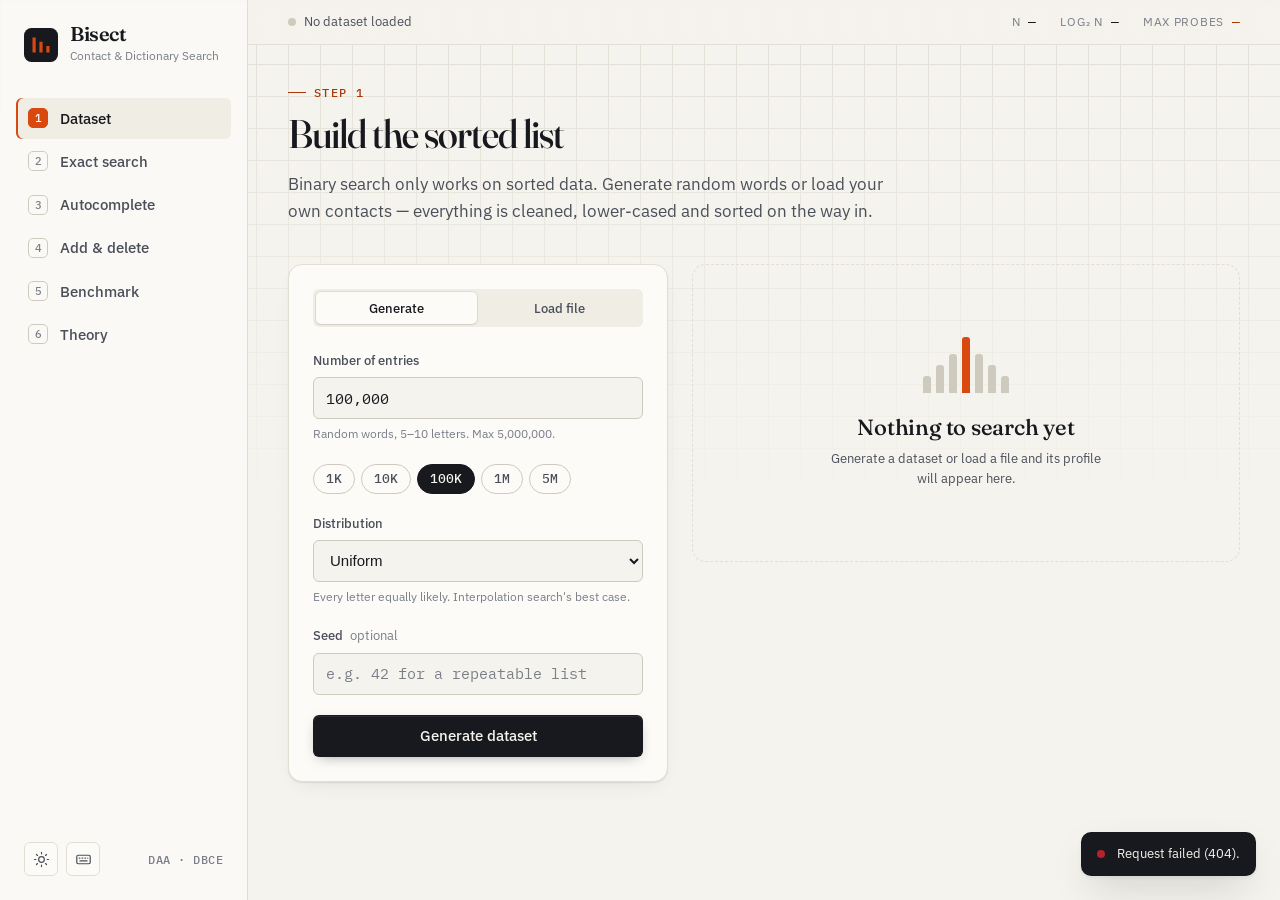
==== commit 360b5340: "server,benchmark changes" ====
--- a/web/index.html
+++ b/web/index.html
@@ -95,6 +95,16 @@
                   <button type="button" class="chip" data-n="5000000" data-tip="Takes ~10 s and ~500 MB RAM">5M</button>
                 </div>
                 <label class="field">
+                  <span class="field-l">Distribution</span>
+                  <select id="genDist" class="input select" aria-describedby="genDistHint">
+                    <option value="uniform">Uniform</option>
+                    <option value="skewed">Skewed (Zipf, like real names)</option>
+                    <option value="clustered">Clustered (95% start with “s”)</option>
+                    <option value="exponential">Exponential (interpolation's worst case)</option>
+                  </select>
+                  <span class="field-h" id="genDistHint">Every letter equally likely. Interpolation search's best case.</span>
+                </label>
+                <label class="field">
                   <span class="field-l">Seed <em>optional</em></span>
                   <input id="genSeed" class="input mono" inputmode="numeric" placeholder="e.g. 42 for a repeatable list" autocomplete="off" />
                 </label>
@@ -160,7 +170,7 @@
           <header class="view-head">
             <p class="eyebrow">Step 2</p>
             <h1 id="h-search">Exact search, head to head</h1>
-            <p class="lede">Each query runs through iterative and recursive binary search, exponential search, jump search and a linear scan — on the same list, counting every comparison.</p>
+            <p class="lede">Each query runs through iterative and recursive binary search, interpolation search, exponential search, jump search and a linear scan — on the same list, counting every comparison.</p>
           </header>
 
           <form id="searchForm" class="bigsearch" role="search" novalidate>
@@ -260,7 +270,7 @@
           <header class="view-head">
             <p class="eyebrow">Step 5</p>
             <h1 id="h-bench">Watch the curves diverge</h1>
-            <p class="lede">For each size we generate a fresh list (seed 42) and search its <em>last</em> element — linear search's worst case. Sizes run one at a time so you can watch the chart fill in.</p>
+            <p class="lede">For each size we generate a fresh list (seed 42) and <span id="caseText">search its <em>last</em> element — linear search's worst case</span>. Sizes run one at a time so you can watch the chart fill in.</p>
           </header>
 
           <div class="toolbar">
@@ -272,10 +282,22 @@
               <button type="button" class="chip" data-n="2000000"  aria-pressed="false">2M</button>
               <button type="button" class="chip" data-n="5000000"  aria-pressed="false" data-tip="Slow: ~15 s">5M</button>
             </div>
+            <select id="benchDist" class="input input-sm select" aria-label="Data distribution" data-tip="How the words are spread over the alphabet">
+              <option value="uniform">Uniform data</option>
+              <option value="skewed">Skewed data</option>
+              <option value="clustered">Clustered data</option>
+              <option value="exponential">Exponential data</option>
+            </select>
+            <div class="seg seg-sm" role="tablist" aria-label="Case" id="caseSeg">
+              <button role="tab" class="seg-btn is-on" aria-selected="true" data-case="worst" data-tip="Search the last element">Worst</button>
+              <button role="tab" class="seg-btn" aria-selected="false" data-case="average" data-tip="Random words that exist">Average</button>
+              <button role="tab" class="seg-btn" aria-selected="false" data-case="miss" data-tip="Random words that don't exist">Miss</button>
+            </div>
             <div class="seg seg-sm" role="tablist" aria-label="Metric" id="metricSeg">
               <button role="tab" class="seg-btn is-on" aria-selected="true" data-metric="steps">Comparisons</button>
               <button role="tab" class="seg-btn" aria-selected="false" data-metric="time">Time (ms)</button>
             </div>
+            <button class="btn btn-ghost btn-sm" id="csvBtn" type="button" disabled data-tip="Download the results for your report">Export CSV</button>
             <button class="btn btn-primary" id="benchBtn" type="button"><span class="btn-label">Run benchmark</span><span class="spinner" aria-hidden="true"></span></button>
           </div>
 
@@ -283,6 +305,7 @@
 
           <div class="panel chart-panel">
             <div class="legend" id="legend">
+              <span class="lg"><i class="sw sw-interp"></i>Interpolation · O(log log n)</span>
               <span class="lg"><i class="sw sw-binary"></i>Binary · O(log n)</span>
               <span class="lg"><i class="sw sw-exp"></i>Exponential · O(log n)</span>
               <span class="lg"><i class="sw sw-jump"></i>Jump · O(√n)</span>
@@ -300,10 +323,24 @@
           <div class="table-wrap">
             <table class="table mono" id="benchTable">
               <thead>
-                <tr><th>n</th><th>Linear steps</th><th>Jump steps</th><th>Exp steps</th><th>Binary steps</th><th>log₂ n</th><th>Linear ms</th><th>Jump ms</th><th>Binary ms</th><th>Linear ÷ binary</th></tr>
+                <tr><th>n</th><th>Linear</th><th>Jump</th><th>Exp</th><th>Binary</th><th>Interp</th><th>log₂ n</th><th>Linear ms</th><th>Binary ms</th><th>Sort time</th><th>Sort pays off after</th><th>Linear ÷ binary</th></tr>
               </thead>
-              <tbody><tr class="t-empty"><td colspan="10">Results will appear here.</td></tr></tbody>
+              <tbody><tr class="t-empty"><td colspan="12">Results will appear here.</td></tr></tbody>
             </table>
+          </div>
+          <p class="muted small table-note">Algorithm columns are comparisons per search (averaged over the keys in the average and miss cases).</p>
+
+          <div class="insights" id="benchInsights" hidden>
+            <div class="panel" id="slopesPanel">
+              <h3 class="side-h">Measured growth</h3>
+              <p class="muted small">Slope of each log–log line for <span id="slopeWhat">comparisons</span>: about 1 means O(n), 0.5 means O(√n), close to 0 means logarithmic.</p>
+              <ul class="slopes" id="slopes"></ul>
+            </div>
+            <div class="panel">
+              <h3 class="side-h">Is sorting worth it?</h3>
+              <p class="muted small">Binary, jump, exponential and interpolation search all need sorted data. Linear search doesn't.</p>
+              <p id="breakEven" class="break-even"></p>
+            </div>
           </div>
         </section>
 
@@ -371,6 +408,7 @@
               <tbody>
                 <tr><td><span class="sw sw-binary"></span> Binary (iterative)</td><td class="mono">O(1)</td><td class="mono">O(log n)</td><td class="mono">O(log n)</td><td class="mono">O(1)</td></tr>
                 <tr><td><span class="sw sw-binary"></span> Binary (recursive)</td><td class="mono">O(1)</td><td class="mono">O(log n)</td><td class="mono">O(log n)</td><td class="mono">O(log n) stack</td></tr>
+                <tr><td><span class="sw sw-interp"></span> Interpolation</td><td class="mono">O(1)</td><td class="mono">O(log log n)</td><td class="mono">O(n)</td><td class="mono">O(1)</td></tr>
                 <tr><td><span class="sw sw-exp"></span> Exponential</td><td class="mono">O(1)</td><td class="mono">O(log i)</td><td class="mono">O(log n)</td><td class="mono">O(1)</td></tr>
                 <tr><td><span class="sw sw-jump"></span> Jump (block √n)</td><td class="mono">O(1)</td><td class="mono">O(√n)</td><td class="mono">O(√n)</td><td class="mono">O(1)</td></tr>
                 <tr><td><span class="sw sw-linear"></span> Linear</td><td class="mono">O(1)</td><td class="mono">O(n)</td><td class="mono">O(n)</td><td class="mono">O(1)</td></tr>
@@ -402,6 +440,7 @@
       <dt><kbd>1</kbd>–<kbd>6</kbd></dt><dd>Switch screen</dd>
       <dt><kbd>/</kbd></dt><dd>Focus the search box</dd>
       <dt><kbd>R</kbd></dt><dd>Search a random existing word</dd>
+      <dt><kbd>←</kbd> <kbd>→</kbd> <kbd>Space</kbd></dt><dd>Step / play binary search (Exact search screen)</dd>
       <dt><kbd>T</kbd></dt><dd>Toggle light / dark</dd>
       <dt><kbd>↑</kbd> <kbd>↓</kbd> <kbd>↵</kbd></dt><dd>Pick an autocomplete match</dd>
       <dt><kbd>Esc</kbd></dt><dd>Close / leave a field</dd>
--- a/web/styles.css
+++ b/web/styles.css
@@ -41,6 +41,7 @@
   --walk: #B98A2C;
   --jump: #2E8B6E;
   --exp: #8A5BB5;
+  --interp: #B98A2C;
   --ok: #2F7D4F; --ok-soft: #E2F1E7;
   --bad: #B4232C; --bad-soft: #F8E1E2;
   --focus: #D9480F;
@@ -66,6 +67,7 @@
   --walk: #CFA040;
   --jump: #4CB592;
   --exp: #A982D6;
+  --interp: #CFA040;
   --ok: #4CB27A; --ok-soft: #13291D;
   --bad: #E5545C; --bad-soft: #351417;
   --focus: #FF8A5C;
@@ -408,7 +410,8 @@
 .sw-walk { background: var(--walk); }
 .sw-jump { background: var(--jump); }
 .sw-exp { background: var(--exp); }
-.race-2 { grid-template-columns: repeat(2, 1fr); margin-top: var(--s3); box-shadow: none; }
+.sw-interp { background: var(--interp); }
+.race-2 { grid-template-columns: repeat(3, 1fr); margin-top: var(--s3); box-shadow: none; }
 .race-2 .race-big { font-size: 1.6rem; }
 
 .scale-compare { margin: var(--s6) 0 var(--s10); }
@@ -444,6 +447,37 @@
 .probe-cmp.lt, .probe-cmp.gt { color: var(--ink-2); }
 .probe.is-final { background: linear-gradient(90deg, var(--ok-soft), transparent); }
 .probe-meta { grid-column: 2 / -1; font: 400 var(--t-xs) var(--f-mono); color: var(--ink-3); margin-top: -6px; }
+
+/* step-through */
+.stepper { margin: var(--s2) 0 var(--s8); }
+.st-head { display: flex; flex-wrap: wrap; justify-content: space-between; align-items: flex-start; gap: var(--s4); }
+.st-head h3 { font: 500 var(--t-lg) var(--f-display); margin-bottom: 2px; }
+.st-ctrl { display: flex; gap: var(--s2); flex-wrap: wrap; }
+.st-ctrl .btn:disabled { opacity: .4; cursor: default; }
+.st-play { min-width: 92px; }
+.st-count { margin: var(--s5) 0 var(--s2); font-size: var(--t-sm); color: var(--ink-2); }
+.st-count b { color: var(--ink); }
+.st-bar { position: relative; height: 26px; background: var(--surface-2); border-radius: 6px; overflow: hidden; }
+.st-gone { position: absolute; top: 0; bottom: 0; left: 0; background: repeating-linear-gradient(135deg, transparent 0 5px, color-mix(in srgb, var(--ink-3) 22%, transparent) 5px 7px); transition: width .45s var(--ease-out), left .45s var(--ease-out); }
+.st-win { position: absolute; top: 0; bottom: 0; background: color-mix(in srgb, var(--binary) 26%, transparent); border-left: 2px solid var(--binary); border-right: 2px solid var(--binary); transition: left .45s var(--ease-out), width .45s var(--ease-out); }
+.st-mid { position: absolute; top: -2px; bottom: -2px; width: 3px; margin-left: -1.5px; background: var(--ink); border-radius: 2px; transition: left .45s var(--ease-out); }
+.st-axis { display: flex; justify-content: space-between; font-size: var(--t-xs); color: var(--ink-3); margin-top: 4px; }
+.st-ptrs { display: grid; grid-template-columns: repeat(3, 1fr); gap: var(--s3); margin-top: var(--s4); }
+.st-ptr { display: grid; grid-template-columns: auto 1fr; align-items: baseline; gap: 2px var(--s2); padding: var(--s3) var(--s4); border: 1px solid var(--rule); border-radius: var(--r-sm); background: var(--surface); min-width: 0; }
+.st-pl { font: 600 var(--t-xs) var(--f-mono); text-transform: uppercase; letter-spacing: .06em; color: var(--ink-3); }
+.st-pi { font-size: var(--t-xs); color: var(--ink-3); text-align: right; }
+.st-pw { grid-column: 1 / -1; font-size: var(--t-md); overflow: hidden; text-overflow: ellipsis; white-space: nowrap; }
+.st-ptr.is-mid { border-color: var(--binary); box-shadow: 0 0 0 3px color-mix(in srgb, var(--binary) 14%, transparent); }
+.st-ptr.is-mid .st-pl { color: var(--binary-ink); }
+.st-ptr.is-done { grid-column: 1 / -1; border-color: var(--bad); }
+.st-cmp { grid-column: 1 / -1; font: 500 var(--t-xs) var(--f-mono); color: var(--ink-2); overflow: hidden; text-overflow: ellipsis; white-space: nowrap; }
+.st-cmp.eq { color: var(--ok); }
+.st-explain { margin-top: var(--s4); line-height: 1.7; color: var(--ink-2); }
+.st-explain b { color: var(--ink); }
+.probe { cursor: pointer; }
+.probe.is-current { background: color-mix(in srgb, var(--binary) 12%, transparent); box-shadow: inset 3px 0 0 var(--binary); }
+.select { appearance: auto; cursor: pointer; }
+.toolbar .select { width: auto; }
 
 .two-col { display: grid; grid-template-columns: 1.4fr 1fr; gap: var(--s8); align-items: start; }
 .neigh { list-style: none; padding: 0; margin: 0; font: 400 var(--t-sm) var(--f-mono); border-top: 1px solid var(--rule); }
@@ -513,6 +547,14 @@
 @keyframes indet { from { transform: translateX(-100%); } to { transform: translateX(400%); } }
 
 .chart-panel { padding: var(--s5) var(--s6) var(--s4); margin-bottom: var(--s6); }
+.table-note { margin-top: var(--s2); }
+.insights { display: grid; grid-template-columns: 1fr 1fr; gap: var(--s5); margin-top: var(--s6); }
+.insights .panel { margin: 0; }
+.slopes { list-style: none; padding: 0; margin: var(--s3) 0 0; display: grid; gap: var(--s2); }
+.slopes li { display: grid; grid-template-columns: 14px 1fr auto 120px; align-items: center; gap: var(--s2); font-size: var(--t-sm); }
+.slopes li b { font-size: var(--t-md); }
+.slopes li .muted { text-align: right; white-space: nowrap; }
+.break-even { line-height: 1.6; margin-top: var(--s3); }
 .legend { display: flex; flex-wrap: wrap; align-items: center; gap: var(--s5); font-size: var(--t-sm); color: var(--ink-2); margin-bottom: var(--s3); }
 .lg { display: inline-flex; align-items: center; gap: 4px; }
 .lg-note { margin-left: auto; }
@@ -526,6 +568,7 @@
 .chart .s-binary path { stroke: var(--binary); } .chart .s-binary circle { fill: var(--binary); }
 .chart .s-linear path { stroke: var(--linear); } .chart .s-linear circle { fill: var(--linear); }
 .chart .s-jump path { stroke: var(--jump); } .chart .s-jump circle { fill: var(--jump); }
+.chart .s-interp path { stroke: var(--interp); stroke-dasharray: 2 4; } .chart .s-interp circle { fill: var(--interp); }
 .chart .s-exp path { stroke: var(--exp); stroke-dasharray: 5 4; } .chart .s-exp circle { fill: var(--exp); }
 .chart .line-draw { stroke-dasharray: var(--len); stroke-dashoffset: var(--len); animation: draw .8s var(--ease-out) forwards; }
 @keyframes draw { to { stroke-dashoffset: 0; } }
@@ -665,6 +708,8 @@
   .probe-meta { display: none; }
   .sc-row { grid-template-columns: 84px 1fr 72px; }
   .toolbar .btn { margin-left: 0; width: 100%; }
+  .insights { grid-template-columns: 1fr; }
+  .st-ptrs { grid-template-columns: 1fr; }
   .chart { height: 280px; }
   .input-sm { width: 130px; }
   .tabbar {
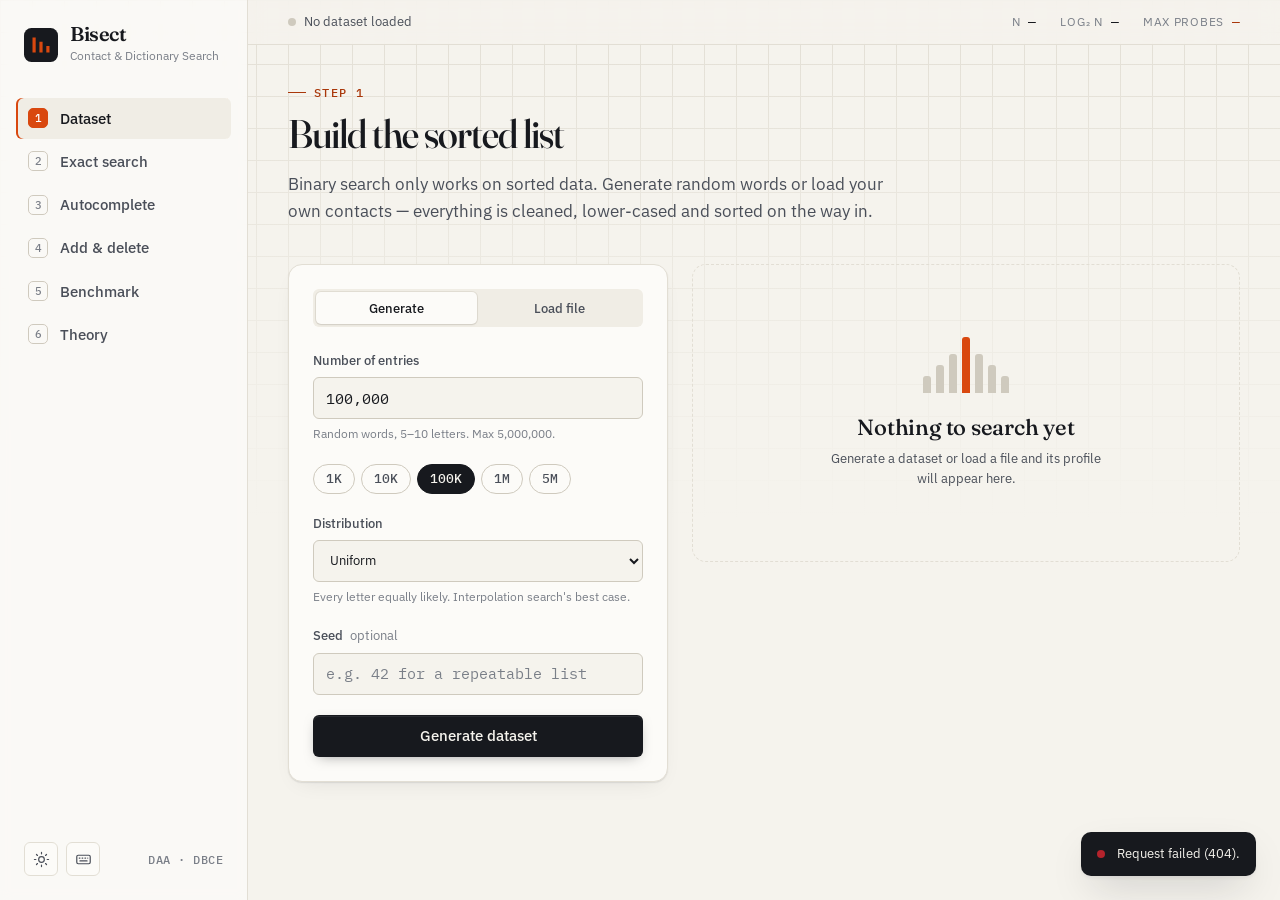
==== commit 5c98f988: "ui changes" ====
--- a/web/index.html
+++ b/web/index.html
@@ -293,24 +293,25 @@
               <button role="tab" class="seg-btn" aria-selected="false" data-case="average" data-tip="Random words that exist">Average</button>
               <button role="tab" class="seg-btn" aria-selected="false" data-case="miss" data-tip="Random words that don't exist">Miss</button>
             </div>
-            <div class="seg seg-sm" role="tablist" aria-label="Metric" id="metricSeg">
-              <button role="tab" class="seg-btn is-on" aria-selected="true" data-metric="steps">Comparisons</button>
-              <button role="tab" class="seg-btn" aria-selected="false" data-metric="time">Time (ms)</button>
-            </div>
-            <button class="btn btn-ghost btn-sm" id="csvBtn" type="button" disabled data-tip="Download the results for your report">Export CSV</button>
             <button class="btn btn-primary" id="benchBtn" type="button"><span class="btn-label">Run benchmark</span><span class="spinner" aria-hidden="true"></span></button>
           </div>
 
           <div class="progress" id="benchProgress" hidden><span></span></div>
 
           <div class="panel chart-panel">
+            <div class="chart-top">
+              <div><h3>Growth with n</h3><span class="muted small">log–log scale: a straight line means a power law</span></div>
+              <div class="seg seg-sm" role="tablist" aria-label="Metric" id="metricSeg">
+                <button role="tab" class="seg-btn is-on" aria-selected="true" data-metric="steps">Comparisons</button>
+                <button role="tab" class="seg-btn" aria-selected="false" data-metric="time">Time per search</button>
+              </div>
+            </div>
             <div class="legend" id="legend">
               <span class="lg"><i class="sw sw-interp"></i>Interpolation · O(log log n)</span>
               <span class="lg"><i class="sw sw-binary"></i>Binary · O(log n)</span>
               <span class="lg"><i class="sw sw-exp"></i>Exponential · O(log n)</span>
               <span class="lg"><i class="sw sw-jump"></i>Jump · O(√n)</span>
               <span class="lg"><i class="sw sw-linear"></i>Linear · O(n)</span>
-              <span class="muted small lg-note">log–log scale</span>
             </div>
             <div class="chart" id="chart" role="img" aria-label="Benchmark chart">
               <div class="empty empty-sm" id="chartEmpty">
@@ -320,6 +321,10 @@
             </div>
           </div>
 
+          <div class="table-head">
+            <h3>Results</h3>
+            <button class="btn btn-ghost btn-sm" id="csvBtn" type="button" disabled data-tip="Download the results for your report">Export CSV</button>
+          </div>
           <div class="table-wrap">
             <table class="table mono" id="benchTable">
               <thead>
--- a/web/styles.css
+++ b/web/styles.css
@@ -394,15 +394,6 @@
 .verdict h2 .mono { font-size: .82em; }
 .verdict .muted { font-size: var(--t-sm); }
 
-/* race */
-.race { display: grid; grid-template-columns: repeat(3, 1fr); gap: 0; border: 1px solid var(--rule); border-radius: var(--r-lg); background: var(--surface); overflow: hidden; box-shadow: var(--shadow); }
-.race-cell { padding: var(--s5) var(--s6); }
-.race-cell + .race-cell { border-left: 1px solid var(--rule); }
-.race-k { display: flex; align-items: center; gap: var(--s2); font-size: var(--t-sm); color: var(--ink-2); font-weight: 500; }
-.race-big { font: 500 2.25rem/1.1 var(--f-mono); letter-spacing: -0.03em; margin: var(--s2) 0 2px; }
-.race-big small { font-size: var(--t-sm); color: var(--ink-3); letter-spacing: 0; margin-left: 4px; }
-.race-sub { font-size: var(--t-xs); color: var(--ink-3); font-family: var(--f-mono); }
-.race-cell-hero { background: linear-gradient(135deg, var(--binary-soft), transparent 70%); }
 
 .sw { display: inline-block; width: 10px; height: 10px; border-radius: 3px; flex: none; vertical-align: -1px; margin-right: 4px; }
 .sw-binary { background: var(--binary); }
@@ -411,15 +402,7 @@
 .sw-jump { background: var(--jump); }
 .sw-exp { background: var(--exp); }
 .sw-interp { background: var(--interp); }
-.race-2 { grid-template-columns: repeat(3, 1fr); margin-top: var(--s3); box-shadow: none; }
-.race-2 .race-big { font-size: 1.6rem; }
-
-.scale-compare { margin: var(--s6) 0 var(--s10); }
-.sc-row { display: grid; grid-template-columns: 100px 1fr 110px; align-items: center; gap: var(--s4); margin-bottom: var(--s2); font-size: var(--t-sm); }
-.sc-row > span:first-child { color: var(--ink-2); }
-.sc-row > span:last-child { text-align: right; font-family: var(--f-mono); color: var(--ink-2); }
-.sc-track { height: 14px; background: var(--surface-2); border-radius: 4px; overflow: hidden; }
-.sc-fill { height: 100%; border-radius: 4px; transform-origin: left; animation: growx 1s var(--ease-out) both; min-width: 3px; }
+
 @keyframes growx { from { transform: scaleX(0); } }
 
 /* probe trace */
@@ -476,7 +459,64 @@
 .st-explain b { color: var(--ink); }
 .probe { cursor: pointer; }
 .probe.is-current { background: color-mix(in srgb, var(--binary) 12%, transparent); box-shadow: inset 3px 0 0 var(--binary); }
-.select { appearance: auto; cursor: pointer; }
+.select { appearance: auto; cursor: pointer; font-family: var(--f-body); font-size: var(--t-sm); }
+#pfFirst, #pfLast { font-size: var(--t-md); }
+
+/* leaderboard */
+.board { margin: var(--s6) 0 var(--s8); }
+.board-head { display: flex; flex-wrap: wrap; justify-content: space-between; align-items: flex-start; gap: var(--s4); margin-bottom: var(--s4); }
+.board-head h3 { font: 500 var(--t-lg) var(--f-display); margin-bottom: 2px; }
+.board-head .seg { margin: 0; }
+.seg-btn { white-space: nowrap; }
+.board-rows { list-style: none; padding: 0; margin: 0; border-top: 1px solid var(--rule); }
+.brow { display: grid; grid-template-columns: 22px minmax(170px, 1.2fr) 96px minmax(120px, 2fr) 92px 72px 120px; align-items: center; gap: var(--s3); padding: 10px var(--s2); border-bottom: 1px solid var(--rule); animation: rise .4s var(--ease-out) both; }
+.brow:nth-child(2) { animation-delay: 40ms; } .brow:nth-child(3) { animation-delay: 80ms; } .brow:nth-child(4) { animation-delay: 120ms; } .brow:nth-child(5) { animation-delay: 160ms; } .brow:nth-child(6) { animation-delay: 200ms; }
+.brow.is-best { background: linear-gradient(90deg, var(--binary-soft), transparent 75%); }
+.b-rank { font-size: var(--t-xs); color: var(--ink-3); text-align: center; }
+.b-name { display: grid; grid-template-columns: 14px 1fr; column-gap: var(--s2); align-items: center; min-width: 0; }
+.b-name b { font-weight: 500; font-size: var(--t-sm); }
+.b-name small { grid-column: 2; font-size: var(--t-xs); color: var(--ink-3); white-space: nowrap; overflow: hidden; text-overflow: ellipsis; }
+.b-big { font-size: var(--t-xs); color: var(--ink-2); background: var(--surface-2); border-radius: 4px; padding: 2px 6px; justify-self: start; white-space: nowrap; }
+.b-track { height: 10px; background: var(--surface-2); border-radius: 5px; overflow: hidden; }
+.b-fill { display: block; height: 100%; border-radius: 5px; transform-origin: left; animation: growx .7s var(--ease-out) both; transition: width .4s var(--ease-out); }
+.b-steps { text-align: right; white-space: nowrap; }
+.b-steps b { font-weight: 500; font-size: var(--t-md); }
+.b-steps small { color: var(--ink-3); font-size: var(--t-xs); margin-left: 4px; }
+.b-ms { text-align: right; font-size: var(--t-xs); color: var(--ink-2); white-space: nowrap; }
+.b-tags { display: flex; gap: 4px; justify-content: flex-end; }
+.tag { font: 600 10px var(--f-mono); font-style: normal; text-transform: uppercase; letter-spacing: .05em; padding: 3px 6px; border-radius: 4px; white-space: nowrap; }
+.tag-best { background: var(--binary-soft); color: var(--binary-ink); }
+.tag-fast { background: var(--ok-soft); color: var(--ok); }
+@keyframes rise { from { opacity: 0; transform: translateY(4px); } to { opacity: 1; transform: none; } }
+
+/* stepper zoom */
+.st-label { font-size: var(--t-xs); color: var(--ink-3); margin: var(--s4) 0 6px; text-transform: uppercase; letter-spacing: .06em; font-family: var(--f-mono); }
+.st-zoom { position: relative; height: 34px; border-radius: 6px; overflow: hidden; background: color-mix(in srgb, var(--binary) 22%, var(--surface)); border: 1px solid var(--binary); }
+.sz-drop { position: absolute; top: 0; bottom: 0; background: repeating-linear-gradient(135deg, var(--surface-2) 0 5px, color-mix(in srgb, var(--ink-3) 30%, var(--surface-2)) 5px 7px); transition: left .35s var(--ease-out), width .35s var(--ease-out), right .35s var(--ease-out); }
+.sz-mid { position: absolute; top: 0; bottom: 0; width: 4px; margin-left: -2px; background: var(--ink); transition: left .35s var(--ease-out); }
+.st-zoom.is-eq { background: var(--ok-soft); border-color: var(--ok); }
+.st-zoom.is-eq .sz-mid { background: var(--ok); width: 6px; margin-left: -3px; }
+.sz-empty { display: none; position: absolute; inset: 0; align-items: center; justify-content: center; font: 500 var(--t-xs) var(--f-mono); color: var(--bad); }
+.st-zoom.is-empty { background: var(--bad-soft); border-color: var(--bad); }
+.st-zoom.is-empty .sz-mid, .st-zoom.is-empty .sz-drop { display: none; }
+.st-zoom.is-empty .sz-empty { display: flex; }
+.st-zaxis { position: relative; display: flex; justify-content: space-between; font-size: var(--t-xs); color: var(--ink-2); margin-top: 4px; height: 16px; }
+.st-zaxis .za-mid { position: absolute; transform: translateX(-50%); color: var(--ink); font-weight: 500; }
+.st-bar { height: 12px; }
+
+/* add / delete cost */
+.ecost { margin: var(--s4) 0 var(--s3); display: grid; gap: 6px; }
+.ecost > div { display: grid; grid-template-columns: 120px 1fr auto; gap: var(--s3); align-items: baseline; padding: 8px var(--s3); background: var(--surface-2); border-radius: var(--r-sm); }
+.ecost dt { font-size: var(--t-sm); color: var(--ink-2); }
+.ecost dd { margin: 0; font-size: var(--t-sm); }
+.ecost-o { color: var(--binary-ink); font-size: var(--t-xs) !important; }
+
+/* benchmark layout */
+.chart-top { display: flex; flex-wrap: wrap; justify-content: space-between; align-items: flex-start; gap: var(--s3); margin-bottom: var(--s4); }
+.chart-top h3 { font: 500 var(--t-lg) var(--f-display); margin-bottom: 2px; }
+.chart-top .seg { margin: 0; }
+.table-head { display: flex; justify-content: space-between; align-items: center; margin: var(--s6) 0 var(--s3); }
+.table-head h3 { font: 500 var(--t-lg) var(--f-display); }
 .toolbar .select { width: auto; }
 
 .two-col { display: grid; grid-template-columns: 1.4fr 1fr; gap: var(--s8); align-items: start; }
@@ -680,8 +720,6 @@
   .rail-foot { flex-direction: column; }
   .rail-note { display: none; }
   .statusbar, main { padding-left: var(--s6); padding-right: var(--s6); }
-  .race { grid-template-columns: 1fr; }
-  .race-cell + .race-cell { border-left: 0; border-top: 1px solid var(--rule); }
   .edit-res { grid-template-columns: 1fr; }
 }
 @media (max-width: 640px) {
@@ -706,10 +744,22 @@
   .probe { grid-template-columns: 24px minmax(0,1fr) auto; }
   .probe-range { grid-column: 2 / -1; grid-row: 2; }
   .probe-meta { display: none; }
-  .sc-row { grid-template-columns: 84px 1fr 72px; }
   .toolbar .btn { margin-left: 0; width: 100%; }
   .insights { grid-template-columns: 1fr; }
-  .st-ptrs { grid-template-columns: 1fr; }
+  .st-ctrl { width: 100%; flex-wrap: nowrap; }
+  .st-ctrl .btn { flex: 1 1 auto; padding: 0 8px; }
+  .st-ptrs { gap: 6px; }
+  .st-ptr { padding: 8px; grid-template-columns: 1fr; }
+  .st-pi { text-align: left; }
+  .st-pw { font-size: var(--t-sm); }
+  .st-cmp { display: none; }
+  .brow { grid-template-columns: 18px 1fr auto; row-gap: 6px; }
+  .brow .b-big, .brow .b-ms { display: none; }
+  .brow .b-track { grid-column: 2 / -1; grid-row: 2; }
+  .brow .b-tags { grid-column: 2 / -1; justify-content: flex-start; }
+  .brow .b-tags:empty { display: none; }
+  .ecost > div { grid-template-columns: 1fr auto; }
+  .ecost dd:not(.ecost-o) { grid-column: 1 / -1; grid-row: 2; }
   .chart { height: 280px; }
   .input-sm { width: 130px; }
   .tabbar {
@@ -726,5 +776,5 @@
   *, *::before, *::after { animation-duration: .001ms !important; animation-delay: 0ms !important; transition-duration: .001ms !important; }
 }
 @media (forced-colors: active) {
-  .sw, .letter-bar, .sc-fill, .pr-mid { forced-color-adjust: none; }
-}
+  .sw, .letter-bar, .b-fill, .pr-mid { forced-color-adjust: none; }
+}
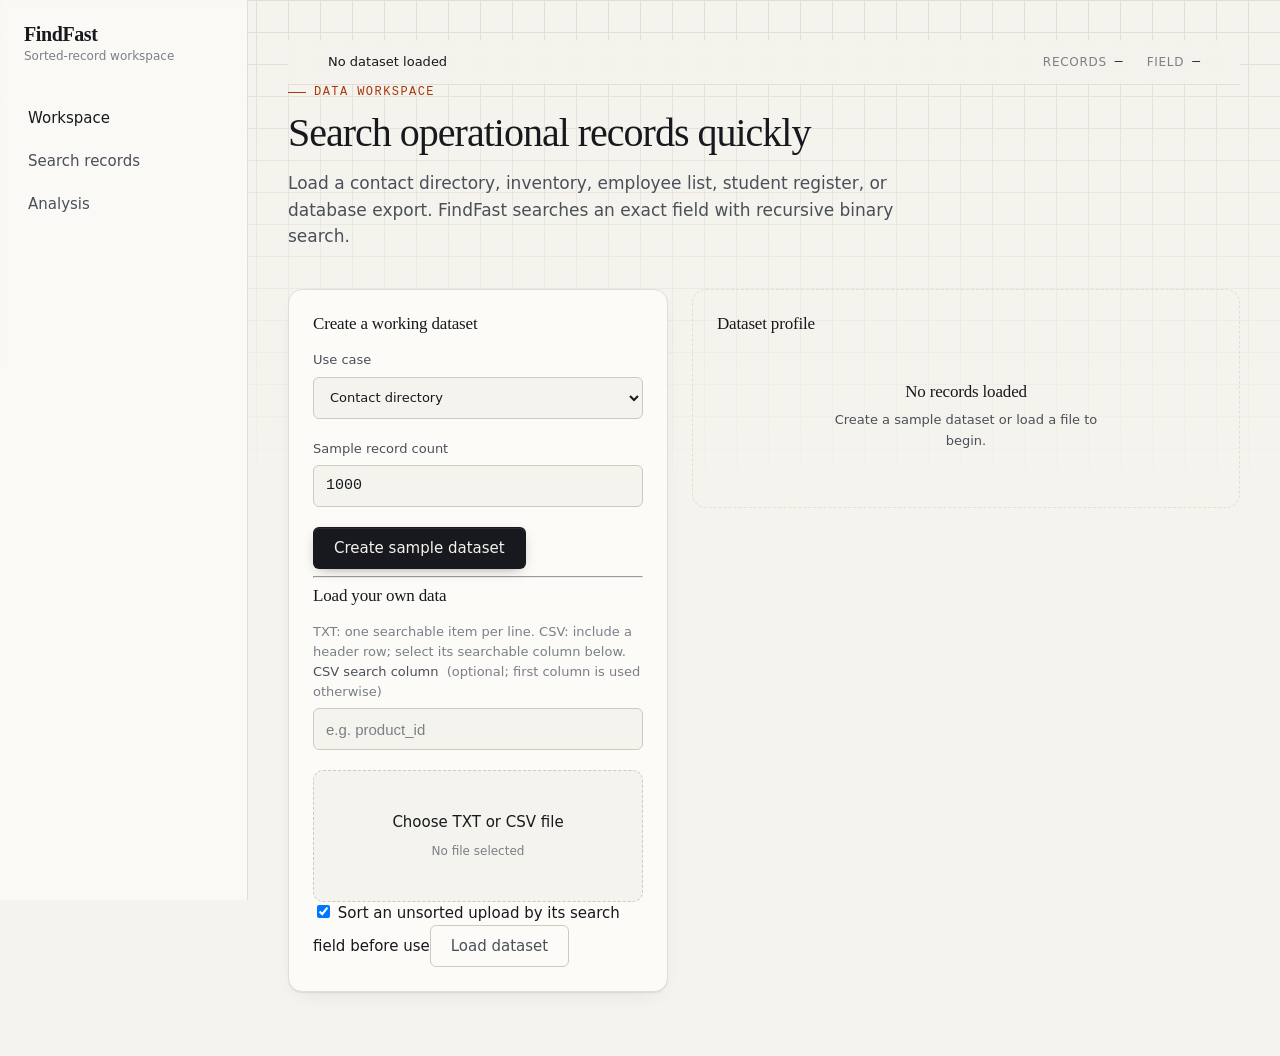
==== commit cae7f236: "changes" ====
--- a/web/index.html
+++ b/web/index.html
@@ -1,458 +1,5 @@
-<!DOCTYPE html>
-<html lang="en" data-theme="light">
-<head>
-  <meta charset="utf-8" />
-  <meta name="viewport" content="width=device-width, initial-scale=1" />
-  <title>Bisect — Smart Contact &amp; Dictionary Search</title>
-  <meta name="description" content="Binary vs linear search, visualised. A DAA project." />
-  <link rel="icon" href="data:image/svg+xml,%3Csvg xmlns='http://www.w3.org/2000/svg' viewBox='0 0 32 32'%3E%3Crect width='32' height='32' rx='7' fill='%2316181D'/%3E%3Cpath d='M8 23V9h3v14zM14.5 23V13h3v10zM21 23v-6h3v6z' fill='%23D9480F'/%3E%3C/svg%3E" />
-  <link rel="preconnect" href="https://fonts.googleapis.com" />
-  <link rel="preconnect" href="https://fonts.gstatic.com" crossorigin />
-  <link href="https://fonts.googleapis.com/css2?family=Fraunces:opsz,wght@9..144,400;9..144,500;9..144,600&family=IBM+Plex+Mono:wght@400;500&family=IBM+Plex+Sans:wght@400;500;600&display=swap" rel="stylesheet" />
-  <link rel="stylesheet" href="styles.css" />
-</head>
-<body>
-  <a class="skip" href="#main">Skip to content</a>
-
-  <div class="shell">
-    <!-- ───────────── Sidebar ───────────── -->
-    <aside class="rail" aria-label="Primary">
-      <div class="brand">
-        <svg class="brand-mark" viewBox="0 0 32 32" aria-hidden="true">
-          <rect width="32" height="32" rx="7" />
-          <path d="M8 23V9h3v14zM14.5 23V13h3v10zM21 23v-6h3v6z" />
-        </svg>
-        <div>
-          <div class="brand-name">Bisect</div>
-          <div class="brand-sub">Contact &amp; Dictionary Search</div>
-        </div>
-      </div>
-
-      <nav class="nav" id="nav">
-        <span class="nav-indicator" aria-hidden="true"></span>
-        <a href="#/dataset"  data-view="dataset"  class="nav-link"><span class="nav-k">1</span>Dataset</a>
-        <a href="#/search"   data-view="search"   class="nav-link"><span class="nav-k">2</span>Exact search</a>
-        <a href="#/prefix"   data-view="prefix"   class="nav-link"><span class="nav-k">3</span>Autocomplete</a>
-        <a href="#/edit"     data-view="edit"     class="nav-link"><span class="nav-k">4</span>Add &amp; delete</a>
-        <a href="#/bench"    data-view="bench"    class="nav-link"><span class="nav-k">5</span>Benchmark</a>
-        <a href="#/theory"   data-view="theory"   class="nav-link"><span class="nav-k">6</span>Theory</a>
-      </nav>
-
-      <div class="rail-foot">
-        <button class="icon-btn" id="themeToggle" type="button" data-tip="Toggle theme (T)" aria-label="Toggle dark mode">
-          <svg viewBox="0 0 24 24" class="i-sun" aria-hidden="true"><circle cx="12" cy="12" r="4"/><path d="M12 2v2M12 20v2M4.9 4.9l1.4 1.4M17.7 17.7l1.4 1.4M2 12h2M20 12h2M4.9 19.1l1.4-1.4M17.7 6.3l1.4-1.4"/></svg>
-          <svg viewBox="0 0 24 24" class="i-moon" aria-hidden="true"><path d="M20 14.5A8 8 0 1 1 9.5 4a6.5 6.5 0 0 0 10.5 10.5z"/></svg>
-        </button>
-        <button class="icon-btn" id="helpBtn" type="button" data-tip="Keyboard shortcuts (?)" aria-label="Keyboard shortcuts">
-          <svg viewBox="0 0 24 24" aria-hidden="true"><rect x="2.5" y="6" width="19" height="12" rx="2"/><path d="M6 10h1M10 10h1M14 10h1M18 10h0M7 14h10"/></svg>
-        </button>
-        <span class="rail-note">DAA · DBCE</span>
-      </div>
-    </aside>
-
-    <!-- ───────────── Main ───────────── -->
-    <div class="main-col">
-      <header class="statusbar" id="statusbar" aria-live="polite">
-        <div class="sb-item sb-source">
-          <span class="dot" id="sbDot"></span>
-          <span id="sbLabel">No dataset loaded</span>
-        </div>
-        <div class="sb-metrics">
-          <div class="sb-item" data-tip="Number of entries in the sorted list"><span class="sb-k">n</span><span class="sb-v mono" id="sbN">—</span></div>
-          <div class="sb-item" data-tip="log₂(n): the height of the binary-search decision tree"><span class="sb-k">log₂ n</span><span class="sb-v mono" id="sbLog">—</span></div>
-          <div class="sb-item" data-tip="Worst-case comparisons for binary search: ⌊log₂ n⌋ + 1"><span class="sb-k">max probes</span><span class="sb-v mono accent-ink" id="sbMax">—</span></div>
-        </div>
-      </header>
-
-      <main id="main" tabindex="-1">
-
-        <!-- ═════════ DATASET ═════════ -->
-        <section class="view" data-view="dataset" aria-labelledby="h-dataset">
-          <header class="view-head">
-            <p class="eyebrow">Step 1</p>
-            <h1 id="h-dataset">Build the sorted list</h1>
-            <p class="lede">Binary search only works on sorted data. Generate random words or load your own contacts — everything is cleaned, lower-cased and sorted on the way in.</p>
-          </header>
-
-          <div class="split">
-            <div class="panel">
-              <div class="seg" role="tablist" aria-label="Data source">
-                <button role="tab" class="seg-btn is-on" aria-selected="true" data-src="gen" id="tab-gen" aria-controls="genForm">Generate</button>
-                <button role="tab" class="seg-btn" aria-selected="false" data-src="file" id="tab-file" aria-controls="filePane">Load file</button>
-              </div>
-
-              <form id="genForm" class="src-pane" data-pane="gen" role="tabpanel" aria-labelledby="tab-gen" novalidate>
-                <label class="field">
-                  <span class="field-l">Number of entries</span>
-                  <input id="genN" class="input mono" inputmode="numeric" autocomplete="off" value="100,000" aria-describedby="genHint" />
-                  <span class="field-h" id="genHint">Random words, 5–10 letters. Max 5,000,000.</span>
-                </label>
-                <div class="chips" role="group" aria-label="Presets">
-                  <button type="button" class="chip" data-n="1000">1K</button>
-                  <button type="button" class="chip" data-n="10000">10K</button>
-                  <button type="button" class="chip is-on" data-n="100000">100K</button>
-                  <button type="button" class="chip" data-n="1000000">1M</button>
-                  <button type="button" class="chip" data-n="5000000" data-tip="Takes ~10 s and ~500 MB RAM">5M</button>
-                </div>
-                <label class="field">
-                  <span class="field-l">Distribution</span>
-                  <select id="genDist" class="input select" aria-describedby="genDistHint">
-                    <option value="uniform">Uniform</option>
-                    <option value="skewed">Skewed (Zipf, like real names)</option>
-                    <option value="clustered">Clustered (95% start with “s”)</option>
-                    <option value="exponential">Exponential (interpolation's worst case)</option>
-                  </select>
-                  <span class="field-h" id="genDistHint">Every letter equally likely. Interpolation search's best case.</span>
-                </label>
-                <label class="field">
-                  <span class="field-l">Seed <em>optional</em></span>
-                  <input id="genSeed" class="input mono" inputmode="numeric" placeholder="e.g. 42 for a repeatable list" autocomplete="off" />
-                </label>
-                <button class="btn btn-primary" type="submit" id="genBtn">
-                  <span class="btn-label">Generate dataset</span>
-                  <span class="spinner" aria-hidden="true"></span>
-                </button>
-              </form>
-
-              <div class="src-pane" id="filePane" data-pane="file" hidden role="tabpanel" aria-labelledby="tab-file">
-                <label class="drop" id="drop" tabindex="0">
-                  <input type="file" id="fileInput" accept=".txt,.csv,text/plain" hidden />
-                  <svg viewBox="0 0 24 24" aria-hidden="true"><path d="M12 15V4M7.5 8.5 12 4l4.5 4.5M4 15v3.5A1.5 1.5 0 0 0 5.5 20h13a1.5 1.5 0 0 0 1.5-1.5V15"/></svg>
-                  <span class="drop-t">Drop a .txt file or <u>browse</u></span>
-                  <span class="drop-h">One name or word per line. Blank lines are dropped.</span>
-                </label>
-                <div class="file-status" id="fileStatus" hidden></div>
-              </div>
-            </div>
-
-            <div class="panel panel-quiet" id="profile">
-              <div class="empty" id="profileEmpty">
-                <div class="empty-art" aria-hidden="true">
-                  <span></span><span></span><span></span><span></span><span></span><span></span><span></span>
-                </div>
-                <h3>Nothing to search yet</h3>
-                <p>Generate a dataset or load a file and its profile will appear here.</p>
-              </div>
-
-              <div id="profileBody" hidden>
-                <div class="kv-grid">
-                  <div class="kv"><span class="kv-k">Entries</span><span class="kv-v mono" id="pfN"></span></div>
-                  <div class="kv"><span class="kv-k">Avg length</span><span class="kv-v mono" id="pfLen"></span></div>
-                  <div class="kv"><span class="kv-k">First</span><span class="kv-v mono trunc" id="pfFirst"></span></div>
-                  <div class="kv"><span class="kv-k">Last</span><span class="kv-v mono trunc" id="pfLast"></span></div>
-                </div>
-
-                <div class="subhead">
-                  <h3>First-letter distribution</h3>
-                  <span class="muted small">entries per initial letter</span>
-                </div>
-                <div class="letters" id="letters" role="img" aria-label="Distribution of first letters"></div>
-
-                <div class="subhead">
-                  <h3>Browse</h3>
-                  <form id="browseForm" class="inline-form" role="search">
-                    <input id="browseQ" class="input input-sm mono" placeholder="Jump to…" aria-label="Jump to word" autocomplete="off" />
-                  </form>
-                </div>
-                <ol class="rows mono" id="browseRows" aria-live="polite"></ol>
-                <div class="pager">
-                  <button class="btn btn-ghost btn-sm" id="pgPrev" type="button" aria-label="Previous page">← Prev</button>
-                  <span class="muted small mono" id="pgInfo"></span>
-                  <button class="btn btn-ghost btn-sm" id="pgNext" type="button" aria-label="Next page">Next →</button>
-                </div>
-              </div>
-            </div>
-          </div>
-        </section>
-
-        <!-- ═════════ SEARCH ═════════ -->
-        <section class="view" data-view="search" aria-labelledby="h-search" hidden>
-          <header class="view-head">
-            <p class="eyebrow">Step 2</p>
-            <h1 id="h-search">Exact search, head to head</h1>
-            <p class="lede">Each query runs through iterative and recursive binary search, interpolation search, exponential search, jump search and a linear scan — on the same list, counting every comparison.</p>
-          </header>
-
-          <form id="searchForm" class="bigsearch" role="search" novalidate>
-            <svg viewBox="0 0 24 24" aria-hidden="true"><circle cx="11" cy="11" r="6.5"/><path d="m20 20-4.2-4.2"/></svg>
-            <input id="searchQ" class="bigsearch-input" placeholder="Search a word or name…" autocomplete="off" spellcheck="false" aria-label="Word or name to search" />
-            <button type="button" class="btn btn-ghost btn-sm" id="randomKey" data-tip="Pick a word that exists in the list">Random hit</button>
-            <button type="submit" class="btn btn-primary" id="searchBtn"><span class="btn-label">Search</span><span class="spinner" aria-hidden="true"></span></button>
-          </form>
-          <p class="needs-data" data-needs-data hidden>No dataset yet — <a href="#/dataset">generate one first</a>.</p>
-
-          <div id="searchOut" class="results" aria-live="polite"></div>
-        </section>
-
-        <!-- ═════════ PREFIX ═════════ -->
-        <section class="view" data-view="prefix" aria-labelledby="h-prefix" hidden>
-          <header class="view-head">
-            <p class="eyebrow">Step 3</p>
-            <h1 id="h-prefix">Autocomplete in O(log n + k)</h1>
-            <p class="lede">Lower-bound finds where the prefix would start, then we walk forward while words still match. Results update as you type.</p>
-          </header>
-
-          <div class="ac-wrap">
-            <div class="bigsearch">
-              <svg viewBox="0 0 24 24" aria-hidden="true"><path d="M4 7h16M4 12h10M4 17h6"/></svg>
-              <input id="prefixQ" class="bigsearch-input" placeholder="Start typing a prefix…" autocomplete="off" spellcheck="false"
-                     role="combobox" aria-expanded="false" aria-controls="acList" aria-autocomplete="list" aria-label="Prefix" />
-              <kbd class="kbd-hint">↑↓ ↵</kbd>
-            </div>
-            <p class="needs-data" data-needs-data hidden>No dataset yet — <a href="#/dataset">generate one first</a>.</p>
-
-            <div class="ac-grid">
-              <div class="panel ac-panel">
-                <div class="ac-head">
-                  <span id="acCount" class="muted small">Type at least one letter.</span>
-                </div>
-                <ul class="ac-list mono" id="acList" role="listbox" aria-label="Matches"></ul>
-              </div>
-              <div class="panel panel-quiet ac-side">
-                <h3 class="side-h">Cost of this lookup</h3>
-                <div class="cost">
-                  <div class="cost-row"><span>Lower-bound probes</span><b class="mono" id="acLb">—</b></div>
-                  <div class="cost-bar"><span id="acLbBar" class="fill-binary"></span><span id="acWalkBar" class="fill-walk"></span></div>
-                  <div class="cost-row"><span>Forward walk (k)</span><b class="mono" id="acWalk">—</b></div>
-                  <div class="cost-row cost-total"><span>Total comparisons</span><b class="mono" id="acTotal">—</b></div>
-                  <div class="cost-row"><span>Starts at index</span><b class="mono" id="acStart">—</b></div>
-                  <div class="cost-row"><span>Wall time</span><b class="mono" id="acMs">—</b></div>
-                </div>
-                <p class="muted small">A linear prefix scan would touch all <b class="mono" id="acN">n</b> entries every time.</p>
-              </div>
-            </div>
-          </div>
-        </section>
-
-        <!-- ═════════ EDIT ═════════ -->
-        <section class="view" data-view="edit" aria-labelledby="h-edit" hidden>
-          <header class="view-head">
-            <p class="eyebrow">Step 4</p>
-            <h1 id="h-edit">Add &amp; delete, without breaking order</h1>
-            <p class="lede">Inserts use <code>bisect.insort</code> to land in the right slot; deletes find their target with binary search first.</p>
-          </header>
-
-          <div class="split split-even">
-            <form class="panel" id="addForm" novalidate>
-              <h3 class="side-h">Add an entry</h3>
-              <label class="field">
-                <span class="field-l">Word or name</span>
-                <input id="addQ" class="input mono" autocomplete="off" placeholder="e.g. karen" />
-              </label>
-              <button class="btn btn-primary" type="submit" id="addBtn"><span class="btn-label">Insert in order</span><span class="spinner" aria-hidden="true"></span></button>
-            </form>
-
-            <form class="panel" id="delForm" novalidate>
-              <h3 class="side-h">Delete an entry</h3>
-              <label class="field">
-                <span class="field-l">Word or name</span>
-                <input id="delQ" class="input mono" autocomplete="off" placeholder="exact match" />
-              </label>
-              <button class="btn btn-danger" type="submit" id="delBtn" data-needs-data-btn><span class="btn-label">Find &amp; delete</span><span class="spinner" aria-hidden="true"></span></button>
-            </form>
-          </div>
-
-          <div class="panel panel-quiet" id="editOut">
-            <div class="empty empty-sm">
-              <h3>No changes yet</h3>
-              <p>Insert or delete an entry to see exactly where it lands in the list.</p>
-            </div>
-          </div>
-
-          <div class="log-wrap">
-            <h3 class="side-h">Session log</h3>
-            <ol class="log mono" id="editLog"><li class="muted">—</li></ol>
-          </div>
-        </section>
-
-        <!-- ═════════ BENCHMARK ═════════ -->
-        <section class="view" data-view="bench" aria-labelledby="h-bench" hidden>
-          <header class="view-head">
-            <p class="eyebrow">Step 5</p>
-            <h1 id="h-bench">Watch the curves diverge</h1>
-            <p class="lede">For each size we generate a fresh list (seed 42) and <span id="caseText">search its <em>last</em> element — linear search's worst case</span>. Sizes run one at a time so you can watch the chart fill in.</p>
-          </header>
-
-          <div class="toolbar">
-            <div class="chips" role="group" aria-label="Benchmark sizes" id="benchSizes">
-              <button type="button" class="chip is-on" data-n="1000"    aria-pressed="true">1K</button>
-              <button type="button" class="chip is-on" data-n="10000"   aria-pressed="true">10K</button>
-              <button type="button" class="chip is-on" data-n="100000"  aria-pressed="true">100K</button>
-              <button type="button" class="chip is-on" data-n="1000000" aria-pressed="true">1M</button>
-              <button type="button" class="chip" data-n="2000000"  aria-pressed="false">2M</button>
-              <button type="button" class="chip" data-n="5000000"  aria-pressed="false" data-tip="Slow: ~15 s">5M</button>
-            </div>
-            <select id="benchDist" class="input input-sm select" aria-label="Data distribution" data-tip="How the words are spread over the alphabet">
-              <option value="uniform">Uniform data</option>
-              <option value="skewed">Skewed data</option>
-              <option value="clustered">Clustered data</option>
-              <option value="exponential">Exponential data</option>
-            </select>
-            <div class="seg seg-sm" role="tablist" aria-label="Case" id="caseSeg">
-              <button role="tab" class="seg-btn is-on" aria-selected="true" data-case="worst" data-tip="Search the last element">Worst</button>
-              <button role="tab" class="seg-btn" aria-selected="false" data-case="average" data-tip="Random words that exist">Average</button>
-              <button role="tab" class="seg-btn" aria-selected="false" data-case="miss" data-tip="Random words that don't exist">Miss</button>
-            </div>
-            <button class="btn btn-primary" id="benchBtn" type="button"><span class="btn-label">Run benchmark</span><span class="spinner" aria-hidden="true"></span></button>
-          </div>
-
-          <div class="progress" id="benchProgress" hidden><span></span></div>
-
-          <div class="panel chart-panel">
-            <div class="chart-top">
-              <div><h3>Growth with n</h3><span class="muted small">log–log scale: a straight line means a power law</span></div>
-              <div class="seg seg-sm" role="tablist" aria-label="Metric" id="metricSeg">
-                <button role="tab" class="seg-btn is-on" aria-selected="true" data-metric="steps">Comparisons</button>
-                <button role="tab" class="seg-btn" aria-selected="false" data-metric="time">Time per search</button>
-              </div>
-            </div>
-            <div class="legend" id="legend">
-              <span class="lg"><i class="sw sw-interp"></i>Interpolation · O(log log n)</span>
-              <span class="lg"><i class="sw sw-binary"></i>Binary · O(log n)</span>
-              <span class="lg"><i class="sw sw-exp"></i>Exponential · O(log n)</span>
-              <span class="lg"><i class="sw sw-jump"></i>Jump · O(√n)</span>
-              <span class="lg"><i class="sw sw-linear"></i>Linear · O(n)</span>
-            </div>
-            <div class="chart" id="chart" role="img" aria-label="Benchmark chart">
-              <div class="empty empty-sm" id="chartEmpty">
-                <h3>No runs yet</h3>
-                <p>Pick sizes and press <b>Run benchmark</b>.</p>
-              </div>
-            </div>
-          </div>
-
-          <div class="table-head">
-            <h3>Results</h3>
-            <button class="btn btn-ghost btn-sm" id="csvBtn" type="button" disabled data-tip="Download the results for your report">Export CSV</button>
-          </div>
-          <div class="table-wrap">
-            <table class="table mono" id="benchTable">
-              <thead>
-                <tr><th>n</th><th>Linear</th><th>Jump</th><th>Exp</th><th>Binary</th><th>Interp</th><th>log₂ n</th><th>Linear ms</th><th>Binary ms</th><th>Sort time</th><th>Sort pays off after</th><th>Linear ÷ binary</th></tr>
-              </thead>
-              <tbody><tr class="t-empty"><td colspan="12">Results will appear here.</td></tr></tbody>
-            </table>
-          </div>
-          <p class="muted small table-note">Algorithm columns are comparisons per search (averaged over the keys in the average and miss cases).</p>
-
-          <div class="insights" id="benchInsights" hidden>
-            <div class="panel" id="slopesPanel">
-              <h3 class="side-h">Measured growth</h3>
-              <p class="muted small">Slope of each log–log line for <span id="slopeWhat">comparisons</span>: about 1 means O(n), 0.5 means O(√n), close to 0 means logarithmic.</p>
-              <ul class="slopes" id="slopes"></ul>
-            </div>
-            <div class="panel">
-              <h3 class="side-h">Is sorting worth it?</h3>
-              <p class="muted small">Binary, jump, exponential and interpolation search all need sorted data. Linear search doesn't.</p>
-              <p id="breakEven" class="break-even"></p>
-            </div>
-          </div>
-        </section>
-
-        <!-- ═════════ THEORY ═════════ -->
-        <section class="view" data-view="theory" aria-labelledby="h-theory" hidden>
-          <header class="view-head">
-            <p class="eyebrow">Step 6</p>
-            <h1 id="h-theory">Why it's Θ(log n)</h1>
-            <p class="lede">Each probe discards half of what's left. The Master Method turns that intuition into a proof.</p>
-          </header>
-
-          <div class="theory">
-            <article class="proof">
-              <ol class="proof-steps">
-                <li>
-                  <span class="ps-n">01</span>
-                  <div>
-                    <h3>Write the recurrence</h3>
-                    <p>One comparison, then recurse on half the array.</p>
-                    <div class="formula">T(n) = <b>1</b>·T(n / <b>2</b>) + Θ(1)</div>
-                  </div>
-                </li>
-                <li>
-                  <span class="ps-n">02</span>
-                  <div>
-                    <h3>Read off a, b, f(n)</h3>
-                    <div class="abf">
-                      <div><span class="muted">a</span><b>1</b><small>subproblem</small></div>
-                      <div><span class="muted">b</span><b>2</b><small>size shrinks by</small></div>
-                      <div><span class="muted">f(n)</span><b>Θ(1)</b><small>work per call</small></div>
-                    </div>
-                  </div>
-                </li>
-                <li>
-                  <span class="ps-n">03</span>
-                  <div>
-                    <h3>Compare f(n) with n<sup>log<sub>b</sub> a</sup></h3>
-                    <div class="formula">n<sup>log₂ 1</sup> = n<sup>0</sup> = 1 &nbsp;⇒&nbsp; f(n) = Θ(n<sup>log<sub>b</sub>a</sup>)</div>
-                  </div>
-                </li>
-                <li>
-                  <span class="ps-n">04</span>
-                  <div>
-                    <h3>Case 2 applies</h3>
-                    <div class="formula formula-final">T(n) = Θ(n<sup>log<sub>b</sub>a</sup> · log n) = <b>Θ(log n)</b></div>
-                  </div>
-                </li>
-              </ol>
-            </article>
-
-            <aside class="panel halving">
-              <h3 class="side-h">Halve it yourself</h3>
-              <label class="field">
-                <span class="field-l">n = <b class="mono" id="hvN">1,000,000</b></span>
-                <input type="range" id="hvRange" min="1" max="9" step="0.01" value="6" aria-label="n (log scale)" />
-              </label>
-              <ol class="halves mono" id="halves"></ol>
-              <p class="halving-sum">At most <b class="mono accent-ink" id="hvSteps"></b> probes to search <b class="mono" id="hvN2"></b> entries.</p>
-            </aside>
-          </div>
-
-          <div class="table-wrap">
-            <table class="table">
-              <thead><tr><th>Algorithm</th><th>Best</th><th>Average</th><th>Worst</th><th>Space</th></tr></thead>
-              <tbody>
-                <tr><td><span class="sw sw-binary"></span> Binary (iterative)</td><td class="mono">O(1)</td><td class="mono">O(log n)</td><td class="mono">O(log n)</td><td class="mono">O(1)</td></tr>
-                <tr><td><span class="sw sw-binary"></span> Binary (recursive)</td><td class="mono">O(1)</td><td class="mono">O(log n)</td><td class="mono">O(log n)</td><td class="mono">O(log n) stack</td></tr>
-                <tr><td><span class="sw sw-interp"></span> Interpolation</td><td class="mono">O(1)</td><td class="mono">O(log log n)</td><td class="mono">O(n)</td><td class="mono">O(1)</td></tr>
-                <tr><td><span class="sw sw-exp"></span> Exponential</td><td class="mono">O(1)</td><td class="mono">O(log i)</td><td class="mono">O(log n)</td><td class="mono">O(1)</td></tr>
-                <tr><td><span class="sw sw-jump"></span> Jump (block √n)</td><td class="mono">O(1)</td><td class="mono">O(√n)</td><td class="mono">O(√n)</td><td class="mono">O(1)</td></tr>
-                <tr><td><span class="sw sw-linear"></span> Linear</td><td class="mono">O(1)</td><td class="mono">O(n)</td><td class="mono">O(n)</td><td class="mono">O(1)</td></tr>
-                <tr><td><span class="sw sw-walk"></span> Prefix (lower-bound + walk)</td><td class="mono" colspan="3">O(log n + k), k = matches</td><td class="mono">O(1)</td></tr>
-              </tbody>
-            </table>
-          </div>
-        </section>
-      </main>
-    </div>
-  </div>
-
-  <!-- Mobile tab bar -->
-  <nav class="tabbar" aria-label="Primary (mobile)">
-    <a href="#/dataset" data-view="dataset">Data</a>
-    <a href="#/search" data-view="search">Search</a>
-    <a href="#/prefix" data-view="prefix">Prefix</a>
-    <a href="#/edit" data-view="edit">Edit</a>
-    <a href="#/bench" data-view="bench">Bench</a>
-    <a href="#/theory" data-view="theory">Theory</a>
-  </nav>
-
-  <div class="toasts" id="toasts" role="status" aria-live="polite"></div>
-  <div class="tip" id="tip" role="tooltip" hidden></div>
-
-  <dialog class="dialog" id="helpDialog" aria-labelledby="helpTitle">
-    <h2 id="helpTitle">Keyboard shortcuts</h2>
-    <dl class="shortcuts">
-      <dt><kbd>1</kbd>–<kbd>6</kbd></dt><dd>Switch screen</dd>
-      <dt><kbd>/</kbd></dt><dd>Focus the search box</dd>
-      <dt><kbd>R</kbd></dt><dd>Search a random existing word</dd>
-      <dt><kbd>←</kbd> <kbd>→</kbd> <kbd>Space</kbd></dt><dd>Step / play binary search (Exact search screen)</dd>
-      <dt><kbd>T</kbd></dt><dd>Toggle light / dark</dd>
-      <dt><kbd>↑</kbd> <kbd>↓</kbd> <kbd>↵</kbd></dt><dd>Pick an autocomplete match</dd>
-      <dt><kbd>Esc</kbd></dt><dd>Close / leave a field</dd>
-    </dl>
-    <form method="dialog"><button class="btn btn-primary btn-sm">Got it</button></form>
-  </dialog>
-
-  <script src="app.js" defer></script>
-</body>
-</html>
+<!doctype html><html lang="en"><head><meta charset="utf-8"><meta name="viewport" content="width=device-width,initial-scale=1"><title>FindFast — Binary Search Workspace</title><link rel="stylesheet" href="styles.css"></head><body><div class="shell"><aside class="rail"><div class="brand"><div><div class="brand-name">FindFast</div><div class="brand-sub">Sorted-record workspace</div></div></div><nav class="nav"><a class="nav-link is-active" href="#/workspace" data-view="workspace">Workspace</a><a class="nav-link" href="#/search" data-view="search">Search records</a><a class="nav-link" href="#/analysis" data-view="analysis">Analysis</a></nav></aside><main id="main"><header class="statusbar"><div class="sb-item" id="sbLabel">No dataset loaded</div><div class="sb-metrics"><div class="sb-item"><span class="sb-k">Records</span><span class="sb-v mono" id="sbN">—</span></div><div class="sb-item"><span class="sb-k">Field</span><span class="sb-v mono" id="sbField">—</span></div></div></header>
+<section class="view" data-view="workspace"><header class="view-head"><p class="eyebrow">DATA WORKSPACE</p><h1>Search operational records quickly</h1><p class="lede">Load a contact directory, inventory, employee list, student register, or database export. FindFast searches an exact field with recursive binary search.</p></header><div class="split"><article class="panel"><h3 class="side-h">Create a working dataset</h3><label class="field"><span class="field-l">Use case</span><select id="scenario" class="input select"><option value="inventory">E-commerce inventory</option><option value="employees">Employee directory</option><option value="students">Student records</option><option value="database">Database records</option><option value="directory" selected>Contact directory</option></select></label><label class="field"><span class="field-l">Sample record count</span><input id="sampleN" class="input mono" value="1000" inputmode="numeric"></label><button id="generate" class="btn btn-primary">Create sample dataset</button><hr><h3 class="side-h">Load your own data</h3><p class="muted small">TXT: one searchable item per line. CSV: include a header row; select its searchable column below.</p><label class="field"><span class="field-l">CSV search column <em>(optional; first column is used otherwise)</em></span><input id="field" class="input" placeholder="e.g. product_id"></label><label class="drop"><input id="file" type="file" accept=".txt,.csv,text/plain" hidden><span class="drop-t">Choose TXT or CSV file</span><span class="drop-h" id="fileName">No file selected</span></label><label class="check"><input type="checkbox" id="sortUnsorted" checked> Sort an unsorted upload by its search field before use</label><button id="upload" class="btn btn-ghost">Load dataset</button><p id="workspaceMsg" class="muted small"></p></article><article class="panel panel-quiet"><h3 class="side-h">Dataset profile</h3><div id="profile" class="empty empty-sm"><h3>No records loaded</h3><p>Create a sample dataset or load a file to begin.</p></div></article></div></section>
+<section class="view" data-view="search" hidden><header class="view-head"><p class="eyebrow">RECURSIVE LOOKUP</p><h1>Find an exact record</h1><p class="lede">Search the selected field of the active dataset, for example <code>SKU-000125</code>, <code>EMP-000125</code>, or a contact name.</p></header><form id="searchForm" class="bigsearch"><input id="target" class="bigsearch-input" placeholder="Enter exact search value" autocomplete="off"><button class="btn btn-primary">Search</button></form><p id="searchMsg" class="needs-data">Load a dataset first.</p><div id="result" class="results"></div><div id="controls" hidden class="toolbar"><button class="btn btn-ghost btn-sm" data-step="reset">Reset</button><button class="btn btn-ghost btn-sm" data-step="prev">← Step</button><button class="btn btn-primary btn-sm" data-step="play">Play</button><button class="btn btn-ghost btn-sm" data-step="next">Next →</button></div><div id="visual" class="panel" hidden></div></section>
+<section class="view" data-view="analysis" hidden><header class="view-head"><p class="eyebrow">MASTER THEOREM</p><h1>Recursive binary search is Θ(log n)</h1><p class="lede">Use the active dataset to inspect actual lookup metrics alongside the mathematical model.</p></header><div id="metrics" class="kv-grid"></div><div class="theory"><article class="proof"><ol class="proof-steps"><li><span class="ps-n">01</span><div><h3>Recurrence relation</h3><div class="formula">T(n) = T(n / 2) + O(1)</div></div></li><li><span class="ps-n">02</span><div><h3>Standard form</h3><div class="formula">T(n) = aT(n / b) + f(n), &nbsp; a = 1, b = 2, f(n) = O(1)</div></div></li><li><span class="ps-n">03</span><div><h3>Compare terms</h3><div class="formula">log₂(1) = 0, &nbsp; f(n) = Θ(n⁰)</div></div></li><li><span class="ps-n">04</span><div><h3>Master Theorem Case 2</h3><div class="formula formula-final">T(n) = Θ(log n)</div></div></li></ol></article><aside class="panel"><h3 class="side-h">Growth by dataset size</h3><div id="growth" class="rows mono"></div><p class="muted small">Each recursive level halves the active range.</p></aside></div></section>
+</main></div><script src="app.js"></script></body></html>
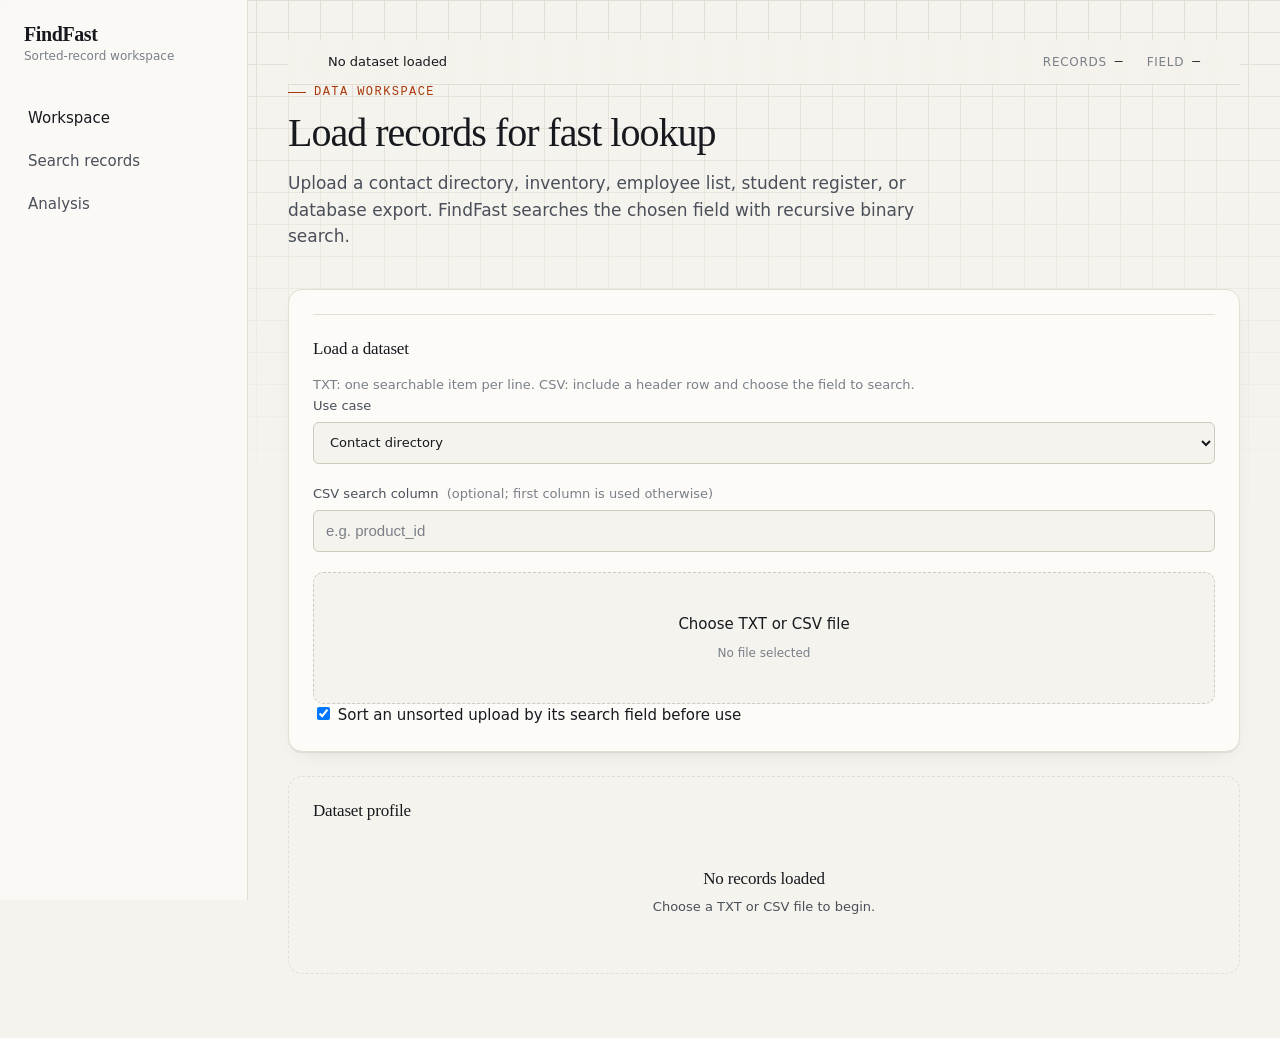
==== commit da768156: "app changes" ====
--- a/web/index.html
+++ b/web/index.html
@@ -1,5 +1,5 @@
 <!doctype html><html lang="en"><head><meta charset="utf-8"><meta name="viewport" content="width=device-width,initial-scale=1"><title>FindFast — Binary Search Workspace</title><link rel="stylesheet" href="styles.css"></head><body><div class="shell"><aside class="rail"><div class="brand"><div><div class="brand-name">FindFast</div><div class="brand-sub">Sorted-record workspace</div></div></div><nav class="nav"><a class="nav-link is-active" href="#/workspace" data-view="workspace">Workspace</a><a class="nav-link" href="#/search" data-view="search">Search records</a><a class="nav-link" href="#/analysis" data-view="analysis">Analysis</a></nav></aside><main id="main"><header class="statusbar"><div class="sb-item" id="sbLabel">No dataset loaded</div><div class="sb-metrics"><div class="sb-item"><span class="sb-k">Records</span><span class="sb-v mono" id="sbN">—</span></div><div class="sb-item"><span class="sb-k">Field</span><span class="sb-v mono" id="sbField">—</span></div></div></header>
-<section class="view" data-view="workspace"><header class="view-head"><p class="eyebrow">DATA WORKSPACE</p><h1>Search operational records quickly</h1><p class="lede">Load a contact directory, inventory, employee list, student register, or database export. FindFast searches an exact field with recursive binary search.</p></header><div class="split"><article class="panel"><h3 class="side-h">Create a working dataset</h3><label class="field"><span class="field-l">Use case</span><select id="scenario" class="input select"><option value="inventory">E-commerce inventory</option><option value="employees">Employee directory</option><option value="students">Student records</option><option value="database">Database records</option><option value="directory" selected>Contact directory</option></select></label><label class="field"><span class="field-l">Sample record count</span><input id="sampleN" class="input mono" value="1000" inputmode="numeric"></label><button id="generate" class="btn btn-primary">Create sample dataset</button><hr><h3 class="side-h">Load your own data</h3><p class="muted small">TXT: one searchable item per line. CSV: include a header row; select its searchable column below.</p><label class="field"><span class="field-l">CSV search column <em>(optional; first column is used otherwise)</em></span><input id="field" class="input" placeholder="e.g. product_id"></label><label class="drop"><input id="file" type="file" accept=".txt,.csv,text/plain" hidden><span class="drop-t">Choose TXT or CSV file</span><span class="drop-h" id="fileName">No file selected</span></label><label class="check"><input type="checkbox" id="sortUnsorted" checked> Sort an unsorted upload by its search field before use</label><button id="upload" class="btn btn-ghost">Load dataset</button><p id="workspaceMsg" class="muted small"></p></article><article class="panel panel-quiet"><h3 class="side-h">Dataset profile</h3><div id="profile" class="empty empty-sm"><h3>No records loaded</h3><p>Create a sample dataset or load a file to begin.</p></div></article></div></section>
+<section class="view" data-view="workspace"><header class="view-head"><p class="eyebrow">DATA WORKSPACE</p><h1>Load records for fast lookup</h1><p class="lede">Upload a contact directory, inventory, employee list, student register, or database export. FindFast searches the chosen field with recursive binary search.</p></header><div class="workspace-layout"><article class="panel workspace-controls"><div class="workspace-section upload-section"><div><h3 class="side-h">Load a dataset</h3><p class="muted small">TXT: one searchable item per line. CSV: include a header row and choose the field to search.</p></div><label class="field"><span class="field-l">Use case</span><select id="scenario" class="input select"><option value="inventory">E-commerce inventory</option><option value="employees">Employee directory</option><option value="students">Student records</option><option value="database">Database records</option><option value="directory" selected>Contact directory</option></select></label><label class="field"><span class="field-l">CSV search column <em>(optional; first column is used otherwise)</em></span><input id="field" class="input" placeholder="e.g. product_id"></label><label class="drop"><input id="file" type="file" accept=".txt,.csv,text/plain" hidden><span class="drop-t">Choose TXT or CSV file</span><span class="drop-h" id="fileName">No file selected</span></label><label class="check"><input type="checkbox" id="sortUnsorted" checked> Sort an unsorted upload by its search field before use</label><p id="workspaceMsg" class="muted small"></p></div></article><article class="panel panel-quiet workspace-profile"><h3 class="side-h">Dataset profile</h3><div id="profile" class="empty empty-sm"><h3>No records loaded</h3><p>Choose a TXT or CSV file to begin.</p></div></article></div></section>
 <section class="view" data-view="search" hidden><header class="view-head"><p class="eyebrow">RECURSIVE LOOKUP</p><h1>Find an exact record</h1><p class="lede">Search the selected field of the active dataset, for example <code>SKU-000125</code>, <code>EMP-000125</code>, or a contact name.</p></header><form id="searchForm" class="bigsearch"><input id="target" class="bigsearch-input" placeholder="Enter exact search value" autocomplete="off"><button class="btn btn-primary">Search</button></form><p id="searchMsg" class="needs-data">Load a dataset first.</p><div id="result" class="results"></div><div id="controls" hidden class="toolbar"><button class="btn btn-ghost btn-sm" data-step="reset">Reset</button><button class="btn btn-ghost btn-sm" data-step="prev">← Step</button><button class="btn btn-primary btn-sm" data-step="play">Play</button><button class="btn btn-ghost btn-sm" data-step="next">Next →</button></div><div id="visual" class="panel" hidden></div></section>
 <section class="view" data-view="analysis" hidden><header class="view-head"><p class="eyebrow">MASTER THEOREM</p><h1>Recursive binary search is Θ(log n)</h1><p class="lede">Use the active dataset to inspect actual lookup metrics alongside the mathematical model.</p></header><div id="metrics" class="kv-grid"></div><div class="theory"><article class="proof"><ol class="proof-steps"><li><span class="ps-n">01</span><div><h3>Recurrence relation</h3><div class="formula">T(n) = T(n / 2) + O(1)</div></div></li><li><span class="ps-n">02</span><div><h3>Standard form</h3><div class="formula">T(n) = aT(n / b) + f(n), &nbsp; a = 1, b = 2, f(n) = O(1)</div></div></li><li><span class="ps-n">03</span><div><h3>Compare terms</h3><div class="formula">log₂(1) = 0, &nbsp; f(n) = Θ(n⁰)</div></div></li><li><span class="ps-n">04</span><div><h3>Master Theorem Case 2</h3><div class="formula formula-final">T(n) = Θ(log n)</div></div></li></ol></article><aside class="panel"><h3 class="side-h">Growth by dataset size</h3><div id="growth" class="rows mono"></div><p class="muted small">Each recursive level halves the active range.</p></aside></div></section>
-</main></div><script src="app.js"></script></body></html>
+</main></div><script src="app.js?v=6"></script></body></html>
--- a/web/styles.css
+++ b/web/styles.css
@@ -234,6 +234,11 @@
 .panel-quiet.is-filled { background: var(--surface); border-style: solid; box-shadow: var(--shadow); }
 .split { display: grid; grid-template-columns: minmax(300px, 380px) 1fr; gap: var(--s6); align-items: start; }
 .split-even { grid-template-columns: 1fr 1fr; margin-bottom: var(--s6); }
+.workspace-layout { display: grid; grid-template-columns: 1fr; gap: var(--s6); }
+.workspace-controls { display: grid; grid-template-columns: 1fr; gap: var(--s6); }
+.workspace-section { min-width: 0; }
+.upload-section { border-top: 1px solid var(--rule); padding-top: var(--s6); }
+.workspace-profile { min-height: 0; }
 .side-h { font: 500 var(--t-md) var(--f-display); margin-bottom: var(--s4); }
 .subhead { display: flex; align-items: baseline; justify-content: space-between; gap: var(--s4); margin: var(--s8) 0 var(--s3); }
 .subhead h3 { font: 600 var(--t-sm) var(--f-body); text-transform: uppercase; letter-spacing: .07em; color: var(--ink-2); }
